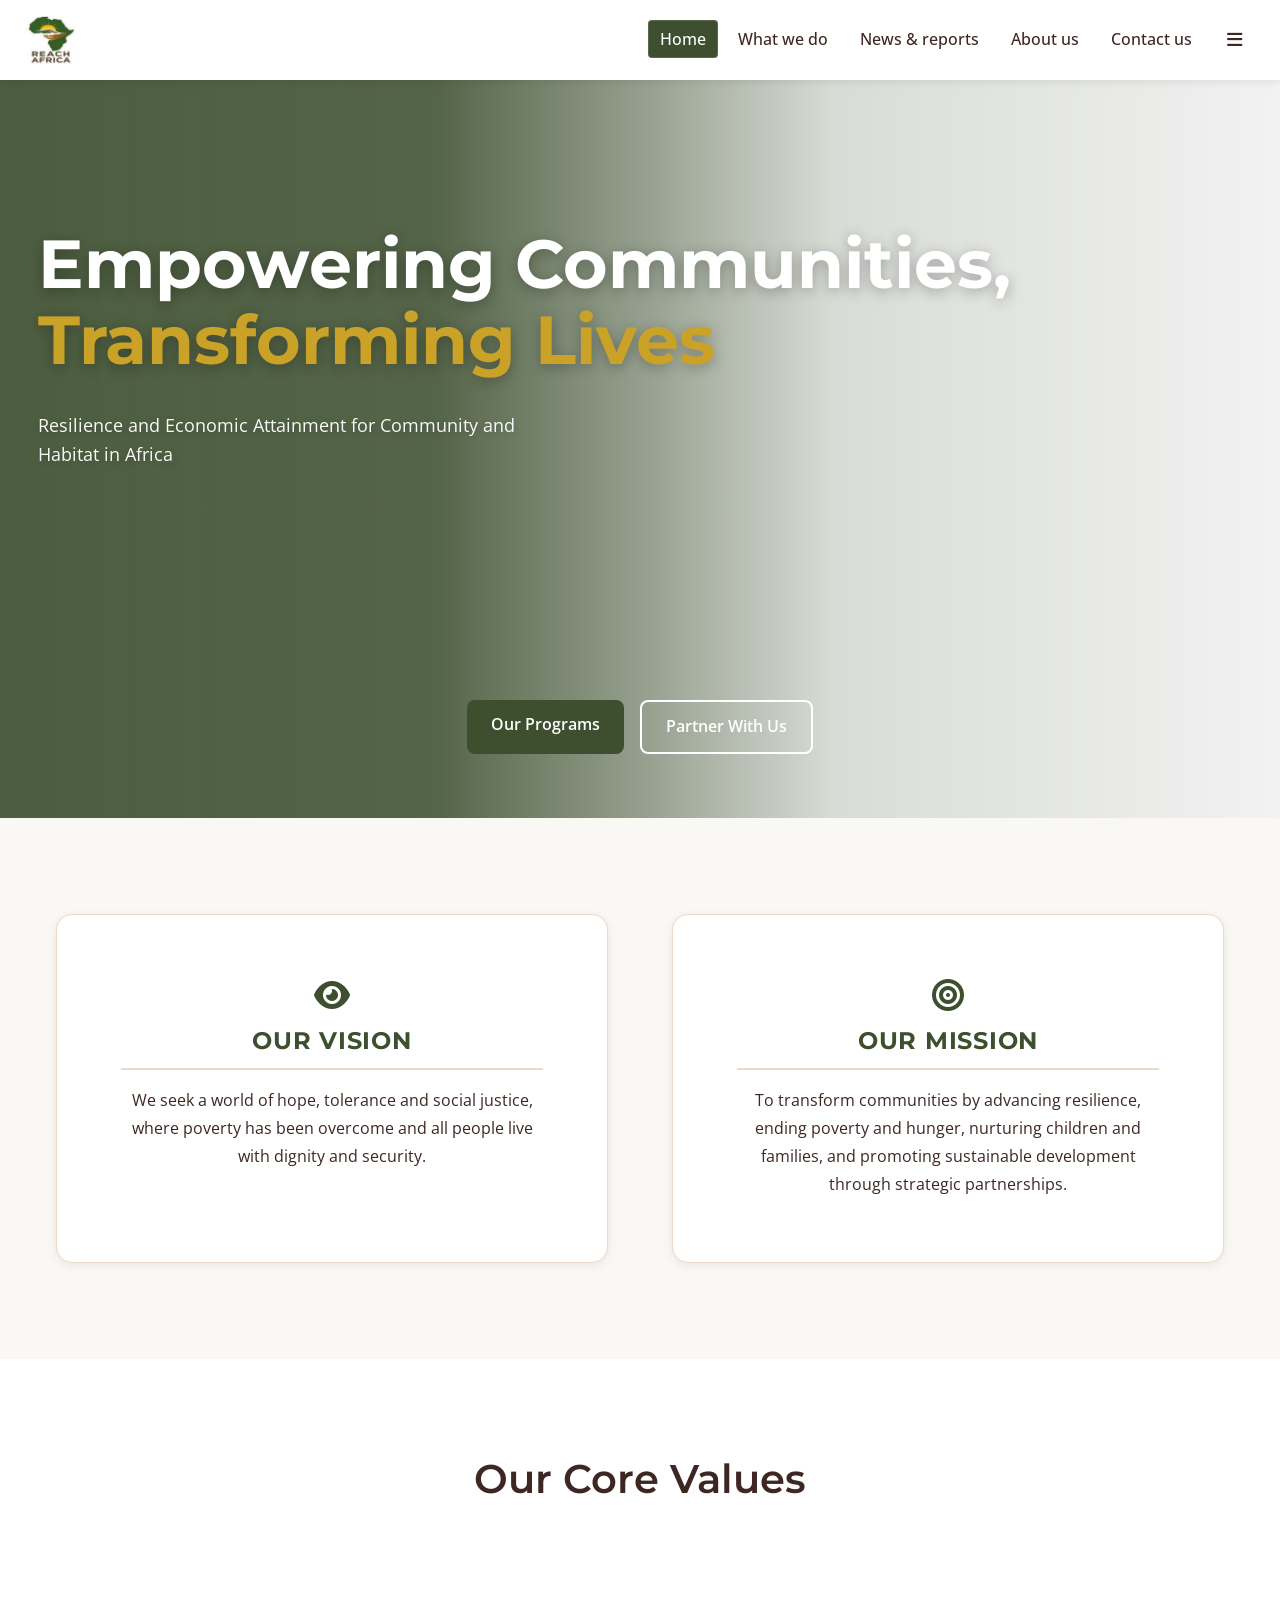
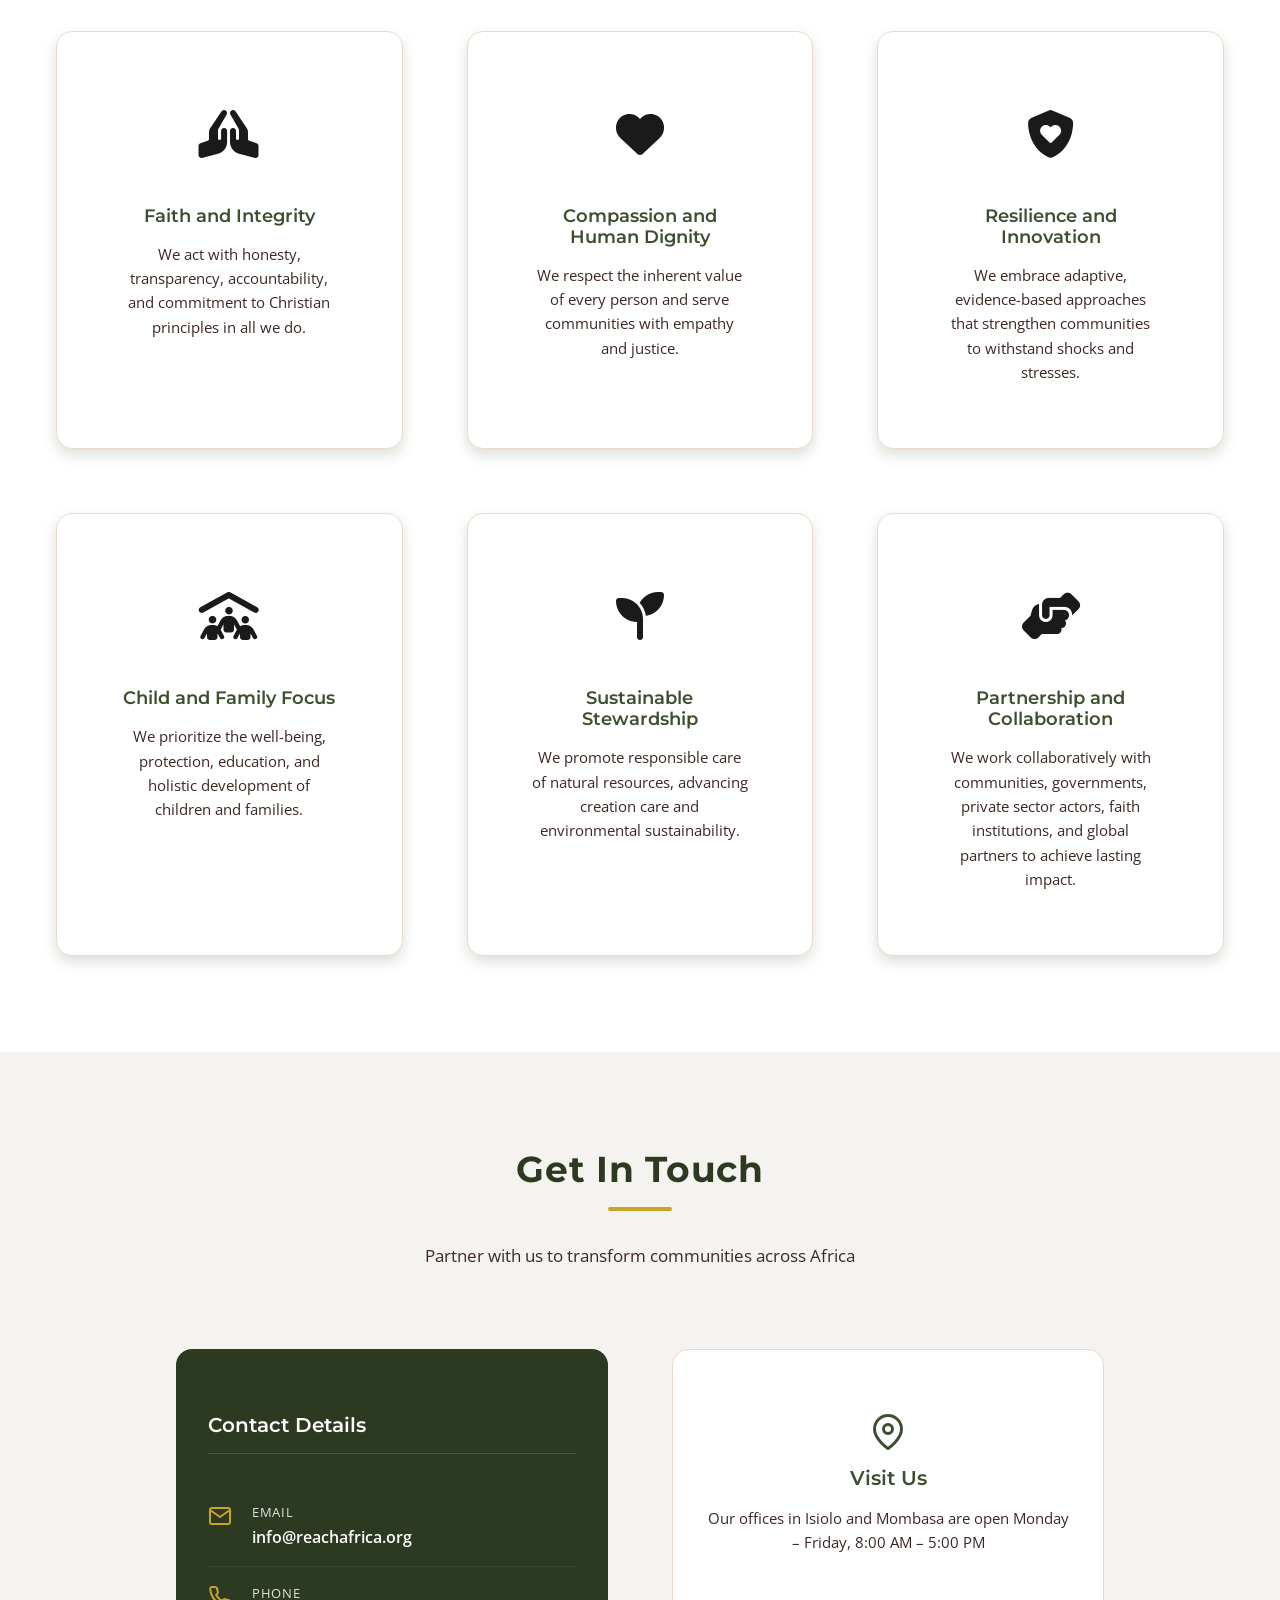
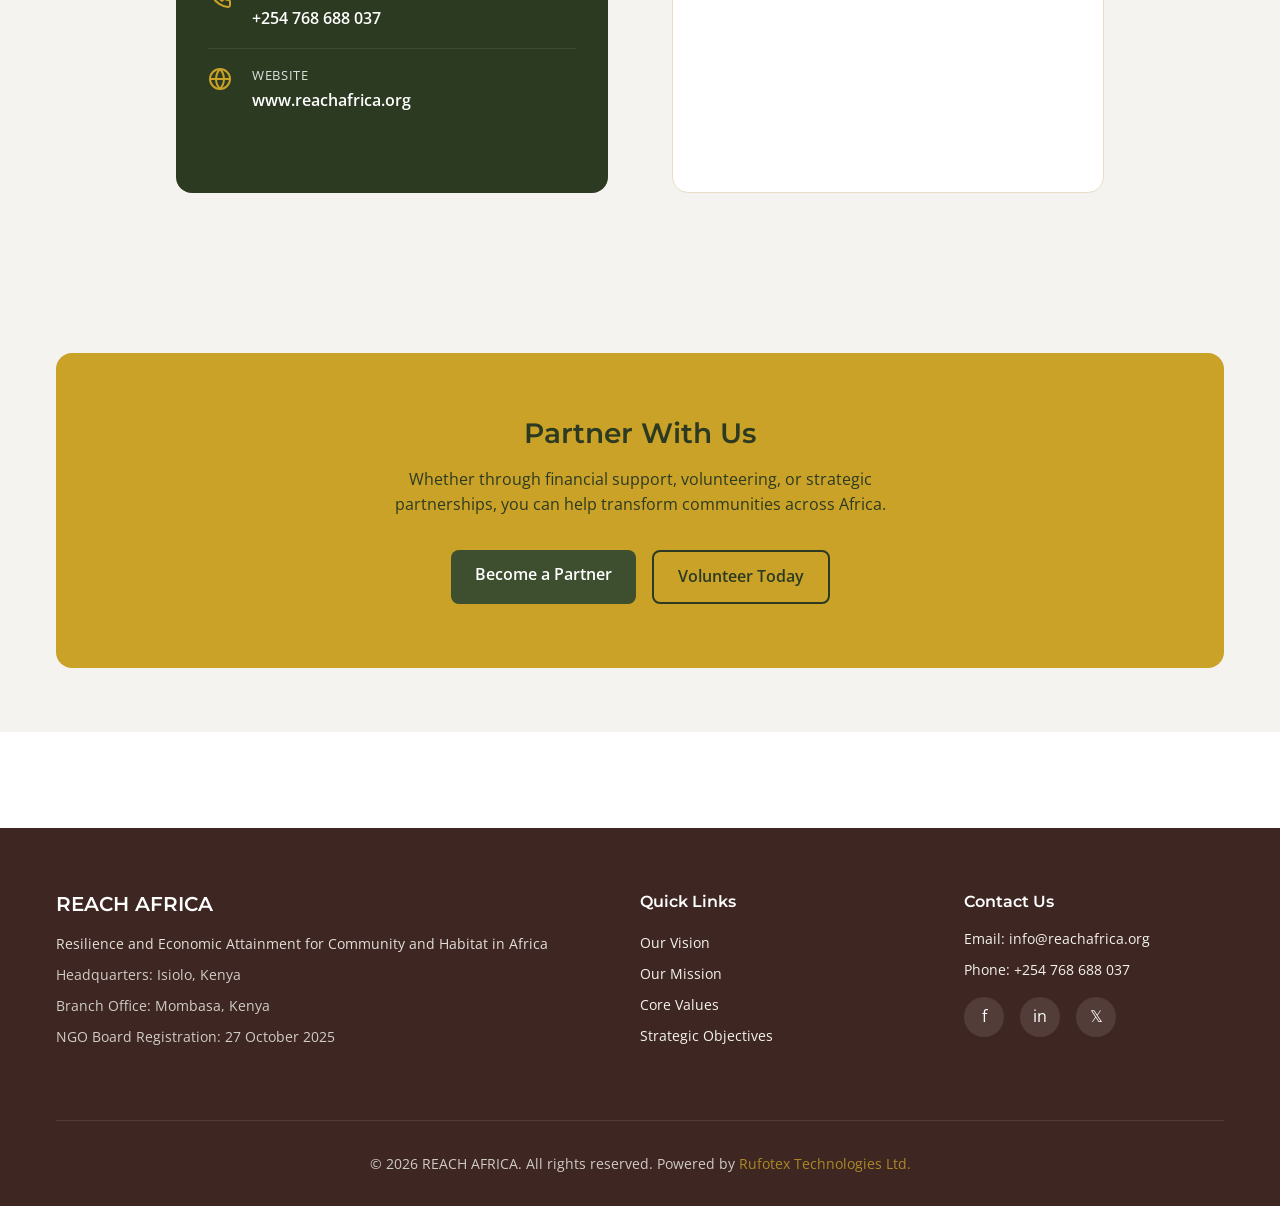
==== index.html @ e0ca1f14 "Build multi-page REACH AFRICA website" ====
<!DOCTYPE html>
<html lang="en">
<head>
    <meta charset="UTF-8">
    <meta name="viewport" content="width=device-width, initial-scale=1.0">
    <title>REACH AFRICA - Empowering Communities, Transforming Lives</title>
    <meta name="description" content="REACH AFRICA is a faith-inspired community development organization promoting sustainable development and resilience in Kenya.">
    <meta name="keywords" content="NGO, Kenya, community development, resilience, sustainable livelihoods">
    <link href="https://fonts.googleapis.com/css2?family=Montserrat:wght@400;500;600;700&family=Open+Sans:wght@300;400;600&display=swap" rel="stylesheet">
    <!-- Font Awesome for vision icon -->
    <link rel="stylesheet" href="https://cdnjs.cloudflare.com/ajax/libs/font-awesome/6.5.1/css/all.min.css" crossorigin="anonymous" referrerpolicy="no-referrer" />
    <link rel="stylesheet" href="css/style.css">
    <link rel="stylesheet" href="css/animations.css">
    <link rel="stylesheet" href="css/responsive.css">
</head>
<body>
    <header class="header">
        <div class="container">
            <nav class="navbar">
                <a href="index.html" class="logo" aria-label="REACH AFRICA – Home">
                    <img src="assets/logo.png" alt="REACH AFRICA – Resilience and Economic Attainment for Community and Habitat in Africa" width="200" height="48">
                </a>
                <button class="mobile-menu-toggle" aria-label="Toggle menu" aria-expanded="false">
                    <span></span><span></span><span></span>
                </button>
                <ul class="nav-menu">
                    <li><a href="index.html" class="nav-link active">Home</a></li>
                    <li><a href="our-work.html" class="nav-link">What we do</a></li>
                    <li><a href="news-reports.html" class="nav-link">News &amp; reports</a></li>
                    <li><a href="about.html" class="nav-link">About us</a></li>
                    <li><a href="#contact" class="nav-link">Contact us</a></li>
                    <li class="nav-more">
                        <button type="button" class="nav-link more-toggle" aria-label="Open more menu" aria-expanded="false"><i class="fa-solid fa-bars" aria-hidden="true"></i></button>
                        <ul class="more-menu">
                            <li><a href="#contact" class="nav-link">Donate</a></li>
                            <li><a href="theory-of-change.html" class="nav-link">Theory of Change</a></li>
                            <li><a href="#partner" class="nav-link">Partner With Us</a></li>
                        </ul>
                    </li>
                </ul>
            </nav>
        </div>
    </header>

    <main>
        <section class="hero">
            <div class="hero-background">
                <img src="https://www.globalgiving.org/pfil/9031/pict_large.jpg" alt="African community landscape" loading="eager">
                <div class="hero-overlay"></div>
            </div>
            <div class="container hero-content">
                <h1 class="hero-title">Empowering Communities,<br><span class="text-accent">Transforming Lives</span></h1>
                <p class="hero-subtitle">Resilience and Economic Attainment for Community and Habitat in Africa</p>
            </div>
            <div class="hero-bottom">
                <div class="hero-buttons">
                    <a href="our-work.html" class="btn btn-primary">Our Programs</a>
                    <a href="#partner" class="btn btn-outline">Partner With Us</a>
                </div>
            </div>
        </section>

        <section class="vision-mission" id="vision">
            <div class="container">
                <div class="split-layout">
                    <article class="vision-card card-hover">
                        <div class="card-icon" aria-hidden="true"><i class="fa-solid fa-eye"></i></div>
                        <h2>OUR VISION</h2>
                        <p>We seek a world of hope, tolerance and social justice, where poverty has been overcome and all people live with dignity and security.</p>
                    </article>

                    <article class="mission-card card-hover" id="mission">
                        <div class="card-icon" aria-hidden="true"><i class="fa-solid fa-bullseye"></i></div>
                        <h2>OUR MISSION</h2>
                        <p>To transform communities by advancing resilience, ending poverty and hunger, nurturing children and families, and promoting sustainable development through strategic partnerships.</p>
                    </article>
                </div>
            </div>
        </section>

        <section class="values" id="values">
            <div class="container">
                <h2 class="section-title no-underline">Our Core Values</h2>
                <div class="values-grid">
                    <div class="value-card">
                        <div class="value-icon" aria-hidden="true"><i class="fa-solid fa-hands-praying"></i></div>
                        <h3>Faith and Integrity</h3>
                        <p>We act with honesty, transparency, accountability, and commitment to Christian principles in all we do.</p>
                    </div>
                    <div class="value-card">
                        <div class="value-icon" aria-hidden="true"><i class="fa-solid fa-heart"></i></div>
                        <h3>Compassion and Human Dignity</h3>
                        <p>We respect the inherent value of every person and serve communities with empathy and justice.</p>
                    </div>
                    <div class="value-card">
                        <div class="value-icon" aria-hidden="true"><i class="fa-solid fa-shield-heart"></i></div>
                        <h3>Resilience and Innovation</h3>
                        <p>We embrace adaptive, evidence-based approaches that strengthen communities to withstand shocks and stresses.</p>
                    </div>
                    <div class="value-card">
                        <div class="value-icon" aria-hidden="true"><i class="fa-solid fa-people-roof"></i></div>
                        <h3>Child and Family Focus</h3>
                        <p>We prioritize the well-being, protection, education, and holistic development of children and families.</p>
                    </div>
                    <div class="value-card">
                        <div class="value-icon" aria-hidden="true"><i class="fa-solid fa-seedling"></i></div>
                        <h3>Sustainable Stewardship</h3>
                        <p>We promote responsible care of natural resources, advancing creation care and environmental sustainability.</p>
                    </div>
                    <div class="value-card">
                        <div class="value-icon" aria-hidden="true"><i class="fa-solid fa-handshake-angle"></i></div>
                        <h3>Partnership and Collaboration</h3>
                        <p>We work collaboratively with communities, governments, private sector actors, faith institutions, and global partners to achieve lasting impact.</p>
                    </div>
                </div>
            </div>
        </section>

    </main>

    <section class="contact-details-section" id="contact">
        <div class="container contact-container">
            <header class="contact-section-header">
                <h2 class="contact-section-title">Get In Touch</h2>
                <span class="contact-section-accent" aria-hidden="true"></span>
                <p class="contact-section-subtitle">Partner with us to transform communities across Africa</p>
            </header>
            <div class="contact-cards-grid">
                <article class="contact-details-card">
                    <h3 class="contact-details-title">Contact Details</h3>
                    <ul class="contact-details-list" role="list">
                        <li class="contact-details-item">
                            <span class="contact-icon" aria-hidden="true">
                                <svg xmlns="http://www.w3.org/2000/svg" width="24" height="24" viewBox="0 0 24 24" fill="none" stroke="currentColor" stroke-width="2" stroke-linecap="round" stroke-linejoin="round"><path d="M4 4h16c1.1 0 2 .9 2 2v12c0 1.1-.9 2-2 2H4c-1.1 0-2-.9-2-2V6c0-1.1.9-2 2-2z"/><polyline points="22,6 12,13 2,6"/></svg>
                            </span>
                            <div class="contact-item-content">
                                <span class="contact-label">Email</span>
                                <a href="mailto:info@reachafrica.org" class="contact-value">info@reachafrica.org</a>
                            </div>
                        </li>
                        <li class="contact-details-item">
                            <span class="contact-icon" aria-hidden="true">
                                <svg xmlns="http://www.w3.org/2000/svg" width="24" height="24" viewBox="0 0 24 24" fill="none" stroke="currentColor" stroke-width="2" stroke-linecap="round" stroke-linejoin="round"><path d="M22 16.92v3a2 2 0 0 1-2.18 2 19.79 19.79 0 0 1-8.63-3.07 19.5 19.5 0 0 1-6-6 19.79 19.79 0 0 1-3.07-8.67A2 2 0 0 1 4.11 2h3a2 2 0 0 1 2 1.72 12.84 12.84 0 0 0 .7 2.81 2 2 0 0 1-.45 2.11L8.09 9.91a16 16 0 0 0 6 6l1.27-1.27a2 2 0 0 1 2.11-.45 12.84 12.84 0 0 0 2.81.7A2 2 0 0 1 22 16.92z"/></svg>
                            </span>
                            <div class="contact-item-content">
                                <span class="contact-label">Phone</span>
                                <a href="tel:+254768688037" class="contact-value">+254 768 688 037</a>
                            </div>
                        </li>
                        <li class="contact-details-item">
                            <span class="contact-icon" aria-hidden="true">
                                <svg xmlns="http://www.w3.org/2000/svg" width="24" height="24" viewBox="0 0 24 24" fill="none" stroke="currentColor" stroke-width="2" stroke-linecap="round" stroke-linejoin="round"><circle cx="12" cy="12" r="10"/><line x1="2" y1="12" x2="22" y2="12"/><path d="M12 2a15.3 15.3 0 0 1 4 10 15.3 15.3 0 0 1-4 10 15.3 15.3 0 0 1-4-10 15.3 15.3 0 0 1 4-10z"/></svg>
                            </span>
                            <div class="contact-item-content">
                                <span class="contact-label">Website</span>
                                <a href="https://www.reachafrica.org" target="_blank" rel="noopener" class="contact-value">www.reachafrica.org</a>
                            </div>
                        </li>
                    </ul>
                </article>
                <article class="visit-us-card">
                    <span class="visit-us-icon" aria-hidden="true">
                        <svg xmlns="http://www.w3.org/2000/svg" width="32" height="32" viewBox="0 0 24 24" fill="none" stroke="currentColor" stroke-width="2" stroke-linecap="round" stroke-linejoin="round"><path d="M21 10c0 7-9 13-9 13s-9-6-9-13a9 9 0 0 1 18 0z"/><circle cx="12" cy="10" r="3"/></svg>
                    </span>
                    <h3 class="visit-us-title">Visit Us</h3>
                    <p class="visit-us-text">Our offices in Isiolo and Mombasa are open Monday – Friday, 8:00 AM – 5:00 PM</p>
                </article>
            </div>
        </div>
    </section>

    <section id="partner" class="partner-section">
            <div class="container">
                <div class="partner-card">
                    <h2 class="partner-title">Partner With Us</h2>
                    <p class="partner-description">Whether through financial support, volunteering, or strategic partnerships, you can help transform communities across Africa.</p>
                    <div class="partner-buttons">
                        <a href="#contact" class="btn btn-primary">Become a Partner</a>
                        <a href="#contact" class="btn btn-partner-outline">Volunteer Today</a>
                    </div>
                </div>
            </div>
        </section>

    <footer class="footer">
        <div class="container">
            <div class="footer-grid">
                <div class="footer-info">
                    <h3>REACH AFRICA</h3>
                    <p>Resilience and Economic Attainment for Community and Habitat in Africa</p>
                    <address>
                        <p>Headquarters: Isiolo, Kenya</p>
                        <p>Branch Office: Mombasa, Kenya</p>
                        <p>NGO Board Registration: 27 October 2025</p>
                    </address>
                </div>
                <div class="footer-links">
                    <h4>Quick Links</h4>
                    <ul>
                        <li><a href="index.html#vision">Our Vision</a></li>
                        <li><a href="index.html#mission">Our Mission</a></li>
                        <li><a href="index.html#values">Core Values</a></li>
                        <li><a href="our-work.html#objectives">Strategic Objectives</a></li>
                    </ul>
                </div>
                <div class="footer-contact">
                    <h4>Contact Us</h4>
                    <p>Email: info@reachafrica.org</p>
                    <p>Phone: +254 768 688 037</p>
                    <div class="social-links">
                        <a href="#" aria-label="Facebook">f</a>
                        <a href="#" aria-label="LinkedIn">in</a>
                        <a href="#" aria-label="Twitter">𝕏</a>
                    </div>
                </div>
            </div>
            <div class="footer-bottom">
                <p>&copy; 2026 REACH AFRICA. All rights reserved. Powered by <a href="https://rufotex.com" target="_blank" rel="noopener">Rufotex Technologies Ltd.</a></p>
            </div>
        </div>
    </footer>

    <script src="js/main.js"></script>
    <script src="js/counters.js"></script>
    <script src="js/animations.js"></script>
</body>
</html>
---- css/style.css ----
/* REACH AFRICA - Design System (Logo theme: olive, brown, yellow/orange, tan) */
:root {
    /* Color Palette - from REACH AFRICA logo */
    --primary: #3d4f2f;
    --primary-light: #4a5d34;
    --primary-dark: #2d3a22;
    
    --secondary: #5d4e47;
    --secondary-light: #8d6e63;
    --secondary-dark: #3e2723;
    
    --accent: #c9a227;
    --accent-light: #e5a447;
    --accent-dark: #b8921f;
    
    --neutral-100: #faf8f5;
    --neutral-200: #f5f3ef;
    --neutral-300: #e8dcc8;
    --neutral-400: #a0826d;
    --neutral-500: #3e2723;
    
    --white: #FFFFFF;
    --black: #1A1A1A;
    
    /* Typography */
    --font-heading: 'Montserrat', sans-serif;
    --font-body: 'Open Sans', sans-serif;
    
    /* Spacing */
    --spacing-xs: 0.5rem;
    --spacing-sm: 1rem;
    --spacing-md: 2rem;
    --spacing-lg: 4rem;
    --spacing-xl: 6rem;
    
    /* Container */
    --container-max: 1200px;
    --container-padding: 1rem;
    
    /* Transitions */
    --transition-fast: 0.2s ease;
    --transition-normal: 0.3s ease;
    --transition-slow: 0.5s ease;
    
    /* Shadows */
    --shadow-sm: 0 2px 8px rgba(0,0,0,0.08);
    --shadow-md: 0 6px 16px rgba(0,0,0,0.12);
    --shadow-lg: 0 10px 28px rgba(0,0,0,0.16);
    
    /* Border Radius */
    --radius-sm: 4px;
    --radius-md: 8px;
    --radius-lg: 16px;
}

/* Reset & Base */
*, *::before, *::after {
    margin: 0;
    padding: 0;
    box-sizing: border-box;
}

html {
    scroll-behavior: smooth;
}

body {
    font-family: var(--font-body);
    color: var(--neutral-500);
    line-height: 1.6;
    overflow-x: hidden;
}

h1, h2, h3, h4, h5, h6 {
    font-family: var(--font-heading);
    font-weight: 600;
    line-height: 1.2;
}

a {
    color: var(--primary);
    text-decoration: none;
    transition: color var(--transition-fast);
}

a:hover {
    color: var(--primary-dark);
}

img {
    max-width: 100%;
    height: auto;
    display: block;
}

.container {
    max-width: var(--container-max);
    margin: 0 auto;
    padding: 0 var(--container-padding);
}

/* Typography */
.section-title {
    font-size: clamp(1.75rem, 4vw, 2.5rem);
    margin-bottom: var(--spacing-lg);
    position: relative;
    display: inline-block;
    color: var(--neutral-500);
    text-align: center;
    left: 50%;
    transform: translateX(-50%);
}

.section-title::after {
    content: '';
    position: absolute;
    bottom: -10px;
    left: 50%;
    margin-left: -30px;
    width: 60px;
    height: 4px;
    background: var(--accent);
    border-radius: 999px;
}

.section-title.no-underline::after {
    display: none;
}

.text-accent {
    color: var(--accent);
}

.highlight {
    color: var(--primary);
    font-weight: 600;
}

.location {
    color: var(--secondary);
    font-weight: 500;
}

/* Buttons */
.btn {
    display: inline-block;
    padding: 0.75rem 1.5rem;
    border-radius: var(--radius-md);
    text-decoration: none;
    font-weight: 600;
    font-family: var(--font-body);
    transition: all var(--transition-normal);
    cursor: pointer;
    border: none;
    font-size: 1rem;
}

.btn-primary {
    background: var(--primary);
    color: var(--white);
}

.btn-primary:hover {
    background: var(--secondary-dark);
    color: var(--white);
    transform: translateY(-2px);
    box-shadow: var(--shadow-md);
}

.btn-primary:focus-visible {
    outline: 3px solid var(--accent);
    outline-offset: 2px;
}

.btn-secondary {
    background: var(--secondary);
    color: var(--white);
}

.btn-secondary:hover {
    background: var(--secondary-dark);
    transform: translateY(-2px);
    box-shadow: var(--shadow-md);
}

.btn-outline {
    border: 2px solid var(--white);
    color: var(--white);
    background: transparent;
}

.btn-outline:hover {
    background: var(--secondary-dark);
    color: var(--white);
}

/* Header & Navigation */
.header {
    position: fixed;
    top: 0;
    left: 0;
    right: 0;
    z-index: 1000;
    background: var(--white);
    box-shadow: var(--shadow-sm);
    transition: box-shadow var(--transition-normal);
}

.header.sticky {
    box-shadow: var(--shadow-md);
}

.header .container {
    max-width: none;
    width: 100%;
    padding: 0 1.5rem;
}

.navbar {
    display: flex;
    align-items: center;
    justify-content: space-between;
    padding: var(--spacing-sm) 0;
    gap: var(--spacing-md);
}

.logo {
    display: flex;
    align-items: center;
    text-decoration: none;
    min-height: 44px;
}

.logo:focus-visible {
    outline: 3px solid var(--accent);
    outline-offset: 2px;
    border-radius: var(--radius-sm);
}

.logo img {
    height: 48px;
    width: auto;
    max-width: 200px;
    object-fit: contain;
}

.logo-text,
.logo-full {
    display: none;
}

.mobile-menu-toggle {
    display: none;
    flex-direction: column;
    justify-content: center;
    gap: 5px;
    width: 44px;
    height: 44px;
    background: none;
    border: none;
    cursor: pointer;
    padding: 8px;
}

.mobile-menu-toggle span {
    display: block;
    width: 24px;
    height: 2px;
    background: var(--neutral-500);
    transition: all var(--transition-normal);
}

.mobile-menu-toggle.active span:nth-child(1) {
    transform: rotate(45deg) translate(5px, 5px);
}

.mobile-menu-toggle.active span:nth-child(2) {
    opacity: 0;
}

.mobile-menu-toggle.active span:nth-child(3) {
    transform: rotate(-45deg) translate(5px, -5px);
}

.nav-menu {
    display: flex;
    align-items: center;
    list-style: none;
    gap: var(--spacing-xs);
}

.nav-link {
    padding: 0.5rem 0.75rem;
    color: var(--neutral-500);
    font-weight: 500;
    border-radius: var(--radius-sm);
    transition: background var(--transition-fast), color var(--transition-fast);
}

.nav-link:hover,
.nav-link.active {
    color: var(--white);
    background: var(--primary);
    box-shadow: inset 0 0 0 1px rgba(255, 255, 255, 0.15);
}

.nav-link:focus-visible {
    outline: 3px solid var(--accent);
    outline-offset: 2px;
}

.nav-menu .btn {
    margin-left: var(--spacing-xs);
}

.nav-more {
    position: relative;
}

.more-toggle {
    background: transparent;
    border: none;
    min-width: 44px;
    justify-content: center;
    font-size: 1.1rem;
}

.more-toggle i {
    display: inline-block;
    transition: transform 0.3s ease, color 0.3s ease;
    transform-origin: center;
}

.nav-more.open .more-toggle i {
    transform: rotate(90deg) scale(1.08);
    color: var(--white);
}

.nav-more.open .more-toggle {
    background: var(--primary);
    color: var(--white);
}

.more-menu {
    position: absolute;
    top: calc(100% + 0.35rem);
    right: 0;
    min-width: 220px;
    list-style: none;
    background: var(--white);
    border: 1px solid var(--neutral-300);
    border-radius: var(--radius-md);
    box-shadow: var(--shadow-md);
    padding: 0.4rem;
    display: none;
    z-index: 1200;
}

.nav-more.open .more-menu {
    display: block;
}

.more-menu .nav-link {
    display: block;
    width: 100%;
    text-align: left;
    margin: 0;
}

/* Hero Section */
.hero {
    position: relative;
    min-height: 82vh;
    width: 100%;
    display: flex;
    flex-direction: column;
    justify-content: center;
    align-items: center;
    color: var(--white);
    overflow: hidden;
    padding-bottom: 140px;
    box-sizing: border-box;
}

.hero-background {
    position: absolute;
    top: 0;
    left: 0;
    width: 100%;
    height: 100%;
    z-index: -1;
}

.hero-background img {
    width: 100%;
    height: 100%;
    object-fit: cover;
    will-change: transform;
    transform: translate3d(0, 0, 0) scale(1.08);
}

.hero-overlay {
    position: absolute;
    top: 0;
    left: 0;
    width: 100%;
    height: 100%;
    background: linear-gradient(
        90deg,
        rgba(61, 79, 47, 0.92) 0%,
        rgba(61, 79, 47, 0.88) 34%,
        rgba(61, 79, 47, 0.55) 50%,
        rgba(61, 79, 47, 0.2) 65%,
        rgba(0, 0, 0, 0.05) 100%
    );
    z-index: 1;
}

.hero-content {
    position: relative;
    z-index: 3;
    max-width: 680px;
    padding: var(--spacing-xl) var(--container-padding);
    width: 100%;
    margin: 0;
    text-align: left;
}

/* Pull hero copy further to the left */
.hero .hero-content.container {
    max-width: none;
    padding-left: clamp(1rem, 3vw, 2.5rem);
    padding-right: var(--container-padding);
}

.hero-tagline {
    display: inline-block;
    background: var(--accent);
    color: var(--neutral-500);
    padding: 0.25rem 1rem;
    border-radius: var(--radius-sm);
    font-size: 0.875rem;
    font-weight: 600;
    margin-bottom: var(--spacing-md);
}

.hero-title {
    font-size: clamp(2.4rem, 5.3vw, 4.35rem);
    margin-bottom: var(--spacing-md);
    line-height: 1.12;
    color: var(--white);
    font-weight: 700;
    text-shadow: 0 3px 14px rgba(0, 0, 0, 0.28);
}

.hero-title .text-accent {
    color: var(--accent);
}

.hero-subtitle {
    font-size: clamp(1rem, 1.8vw, 1.15rem);
    margin-bottom: var(--spacing-lg);
    opacity: 0.96;
    max-width: 520px;
    text-shadow: 0 2px 10px rgba(0, 0, 0, 0.24);
}

/* Objectives Hero (Our Work page) */
.objectives-hero {
    position: relative;
    min-height: 320px;
    color: var(--white);
    overflow: hidden;
    display: flex;
    align-items: center;
}

.objectives-hero-background {
    position: absolute;
    inset: 0;
    z-index: -1;
}

.objectives-hero-background img {
    width: 100%;
    height: 100%;
    object-fit: cover;
}

.objectives-hero-overlay {
    position: absolute;
    inset: 0;
    background: linear-gradient(135deg, rgba(0,0,0,0.45) 0%, rgba(0,0,0,0.25) 40%, rgba(0,0,0,0.55) 100%);
}

.objectives-hero-content {
    position: relative;
    padding: var(--spacing-xl) var(--container-padding);
    text-align: left;
}

.objectives-hero-title {
    font-size: clamp(2.25rem, 5vw, 3rem);
    font-weight: 700;
    margin-bottom: var(--spacing-sm);
}

.objectives-hero-subtitle {
    font-size: 1.05rem;
    max-width: 520px;
    line-height: 1.6;
}

/* Theory of Change Hero */
.toc-hero {
    position: relative;
    min-height: 320px;
    color: var(--white);
    overflow: hidden;
    display: flex;
    align-items: center;
}

.toc-hero-background {
    position: absolute;
    inset: 0;
    z-index: -1;
}

.toc-hero-background img {
    width: 100%;
    height: 100%;
    object-fit: cover;
}

.toc-hero-overlay {
    position: absolute;
    inset: 0;
    background: linear-gradient(135deg, rgba(0,0,0,0.5) 0%, rgba(0,0,0,0.3) 40%, rgba(0,0,0,0.6) 100%);
}

.toc-hero-content {
    position: relative;
    padding: var(--spacing-xl) var(--container-padding);
    text-align: left;
    max-width: 900px;
}

.toc-hero-title {
    font-size: clamp(2rem, 4.5vw, 2.75rem);
    font-weight: 700;
    margin-bottom: var(--spacing-sm);
}

.toc-hero-quote {
    font-size: 1rem;
    line-height: 1.7;
    max-width: 700px;
}

.hero-bottom {
    position: absolute;
    bottom: var(--spacing-lg);
    left: 0;
    right: 0;
    z-index: 2;
    display: flex;
    flex-direction: column;
    align-items: center;
    gap: var(--spacing-md);
    padding: 0 var(--container-padding);
    max-width: var(--container-max);
    margin-left: auto;
    margin-right: auto;
}

.hero-buttons {
    display: flex;
    flex-wrap: wrap;
    gap: var(--spacing-sm);
    justify-content: center;
}

.hero-stats {
    display: flex;
    justify-content: space-around;
    flex-wrap: wrap;
    gap: var(--spacing-md);
    background: rgba(255,255,255,0.12);
    backdrop-filter: blur(10px);
    padding: var(--spacing-md) var(--container-padding);
    border-radius: var(--radius-lg);
    width: 100%;
    box-sizing: border-box;
}

.stat-item {
    text-align: center;
}

.stat-number {
    display: block;
    font-size: clamp(1.75rem, 3vw, 2.5rem);
    font-weight: 700;
    font-family: var(--font-heading);
    color: var(--white);
}

.stat-label {
    font-size: 0.875rem;
    opacity: 0.9;
}

/* Vision & Mission */
.vision-mission {
    padding: var(--spacing-xl) 0;
    background: var(--neutral-100);
}

.split-layout {
    display: grid;
    grid-template-columns: 1fr 1fr;
    gap: var(--spacing-lg);
    align-items: stretch;
}

.vision-card,
.mission-card {
    background: var(--white);
    border: 1px solid var(--neutral-300);
    border-radius: var(--radius-lg);
    padding: var(--spacing-lg);
    box-shadow: var(--shadow-sm);
    text-align: left;
}

.card-icon {
    font-size: 2rem;
    margin-bottom: var(--spacing-sm);
    color: var(--primary);
}

.vision-card .card-icon,
.mission-card .card-icon {
    display: flex;
    align-items: center;
    justify-content: center;
    margin-left: auto;
    margin-right: auto;
}

.vision-card h2,
.mission-card h2 {
    color: var(--primary);
    font-size: 1.5rem;
    letter-spacing: 0.03em;
    font-weight: 700;
    margin-bottom: var(--spacing-sm);
    text-transform: uppercase;
    padding-bottom: 0.75rem;
    border-bottom: 2px solid var(--neutral-300);
    text-align: center;
}

.vision-card p,
.mission-card p {
    color: var(--neutral-500);
    line-height: 1.75;
    margin: 0 auto;
    text-align: center;
    max-width: 52ch;
}

.card-hover {
    transition: all var(--transition-normal);
}

.card-hover:hover {
    transform: translateY(-5px);
    box-shadow: var(--shadow-lg);
}

/* Values Grid */
.values {
    padding: var(--spacing-xl) 0;
}

.values-grid {
    display: grid;
    grid-template-columns: repeat(3, 1fr);
    gap: var(--spacing-lg);
    margin-top: var(--spacing-lg);
}

/* News & Reports */
.news-hero {
    position: relative;
    min-height: 320px;
    color: var(--white);
    overflow: hidden;
    display: flex;
    align-items: center;
}

.news-hero-background {
    position: absolute;
    inset: 0;
    z-index: -1;
}

.news-hero-background img {
    width: 100%;
    height: 100%;
    object-fit: cover;
}

.news-hero-overlay {
    position: absolute;
    inset: 0;
    background: linear-gradient(135deg, rgba(0, 0, 0, 0.45) 0%, rgba(0, 0, 0, 0.25) 40%, rgba(0, 0, 0, 0.55) 100%);
}

.news-hero-content {
    position: relative;
    padding: var(--spacing-xl) var(--container-padding);
    text-align: left;
}

.news-hero-title {
    font-size: clamp(2.25rem, 5vw, 3rem);
    font-weight: 700;
    margin-bottom: var(--spacing-sm);
}

.news-hero-subtitle {
    font-size: 1.05rem;
    max-width: 560px;
    line-height: 1.6;
}

.news-reports {
    padding: var(--spacing-xl) 0;
    background: var(--neutral-100);
}

.news-grid {
    display: grid;
    grid-template-columns: repeat(auto-fit, minmax(280px, 1fr));
    gap: var(--spacing-lg);
    margin-top: var(--spacing-lg);
}

.news-card {
    background: var(--white);
    border: 1px solid var(--neutral-300);
    border-radius: var(--radius-lg);
    padding: var(--spacing-md);
    display: flex;
    flex-direction: column;
    min-height: 100%;
    transition: transform 0.25s ease, box-shadow 0.25s ease;
}

.news-card:hover {
    transform: translateY(-4px);
    box-shadow: 0 10px 24px rgba(0, 0, 0, 0.08);
}

.news-photo {
    width: 100%;
    aspect-ratio: 16 / 9;
    object-fit: cover;
    border-radius: var(--radius-md);
    margin-bottom: var(--spacing-md);
    border: 1px solid var(--neutral-300);
}

.news-meta {
    font-size: 0.8rem;
    font-weight: 600;
    letter-spacing: 0.02em;
    color: var(--neutral-500);
    margin-bottom: var(--spacing-xs);
    text-transform: uppercase;
}

.news-title {
    color: var(--primary);
    margin-bottom: var(--spacing-sm);
    font-size: 1.4rem;
    line-height: 1.3;
}

.news-excerpt {
    margin-bottom: var(--spacing-sm);
    color: var(--neutral-500);
    line-height: 1.6;
}

.news-link {
    margin-top: auto;
    display: inline-flex;
    align-items: center;
    gap: 0.45rem;
    font-weight: 600;
    color: var(--primary);
}

.news-link:hover,
.news-link:focus-visible {
    color: var(--secondary-dark);
}

.value-card {
    background: var(--white);
    padding: var(--spacing-lg);
    border-radius: var(--radius-lg);
    box-shadow: 0 6px 14px rgba(61, 79, 47, 0.18);
    transition: transform 0.3s ease, box-shadow 0.3s ease, border-color 0.3s ease;
    text-align: center;
    border: 1px solid var(--neutral-300);
}

.value-card:hover {
    transform: translateY(-8px);
    box-shadow: 0 14px 30px rgba(61, 79, 47, 0.28);
}

.value-icon {
    font-size: 3rem;
    margin-bottom: var(--spacing-md);
    color: var(--black);
}

.value-card h3 {
    color: var(--primary);
    margin-bottom: var(--spacing-sm);
    font-size: 1.1rem;
}

.value-card p {
    color: var(--neutral-500);
    font-size: 0.95rem;
}

/* Partner With Us Section */
.partner-section {
    padding: var(--spacing-lg) 0;
    background: var(--neutral-200);
}

.partner-section .container {
    max-width: var(--container-max);
}

.partner-card {
    background: var(--accent);
    color: var(--neutral-500);
    border-radius: var(--radius-lg);
    padding: var(--spacing-lg) var(--spacing-xl);
    max-width: 100%;
    width: 100%;
    margin: 0 auto;
    text-align: center;
    box-shadow: none;
}

.partner-title {
    color: var(--primary-dark);
    font-size: 1.75rem;
    margin-bottom: var(--spacing-sm);
}

.partner-description {
    color: var(--primary-dark);
    margin-bottom: var(--spacing-md);
    line-height: 1.6;
    max-width: 520px;
    margin-left: auto;
    margin-right: auto;
}

.partner-buttons {
    display: flex;
    flex-wrap: wrap;
    gap: var(--spacing-sm);
    justify-content: center;
}

.btn-partner-outline {
    display: inline-block;
    padding: 0.75rem 1.5rem;
    border-radius: var(--radius-md);
    font-weight: 600;
    font-family: var(--font-body);
    border: 2px solid var(--primary-dark);
    color: var(--primary-dark);
    background: transparent;
    text-decoration: none;
    transition: all var(--transition-normal);
}

.btn-partner-outline:hover {
    background: var(--primary-dark);
    color: var(--white);
}

/* Contact Details Section */
.contact-details-section {
    padding: var(--spacing-xl) 0;
    background: var(--neutral-200);
}

.contact-container {
    max-width: 960px;
}

.contact-section-header {
    text-align: center;
    margin-bottom: var(--spacing-lg);
    padding-bottom: var(--spacing-sm);
}

.contact-section-title {
    font-size: clamp(1.75rem, 4vw, 2.25rem);
    color: var(--primary-dark);
    margin-bottom: var(--spacing-sm);
    letter-spacing: 0.02em;
    font-weight: 700;
}

.contact-section-accent {
    display: block;
    width: 64px;
    height: 4px;
    background: var(--accent);
    border-radius: 2px;
    margin: 0 auto var(--spacing-md);
}

.contact-section-subtitle {
    color: var(--neutral-500);
    font-size: 1.0625rem;
    margin: 0;
    line-height: 1.5;
    max-width: 480px;
    margin-left: auto;
    margin-right: auto;
}

.contact-cards-grid {
    display: grid;
    grid-template-columns: 1fr 1fr;
    gap: var(--spacing-lg);
    align-items: stretch;
}

.contact-details-card,
.visit-us-card {
    display: flex;
    flex-direction: column;
    border-radius: var(--radius-lg);
    overflow: hidden;
}

.contact-details-card {
    background: var(--primary-dark);
    color: var(--white);
    padding: var(--spacing-lg) var(--spacing-md);
    box-shadow: none;
}

.contact-details-title {
    color: var(--white);
    font-size: 1.25rem;
    font-weight: 600;
    margin-bottom: var(--spacing-md);
    padding-bottom: var(--spacing-sm);
    border-bottom: 1px solid rgba(255, 255, 255, 0.15);
}

.contact-details-list {
    list-style: none;
    display: flex;
    flex-direction: column;
    gap: 0;
    margin: 0;
    padding: 0;
}

.contact-details-item {
    display: flex;
    align-items: flex-start;
    gap: var(--spacing-sm);
    padding: var(--spacing-sm) 0;
    border-bottom: 1px solid rgba(255, 255, 255, 0.08);
}

.contact-details-item:last-child {
    border-bottom: none;
}

.contact-icon {
    flex-shrink: 0;
    width: 28px;
    height: 28px;
    color: var(--accent);
    margin-top: 2px;
}

.contact-icon svg {
    width: 24px;
    height: 24px;
}

.contact-item-content {
    display: flex;
    flex-direction: column;
    gap: 0.125rem;
}

.contact-label {
    font-size: 0.8125rem;
    text-transform: uppercase;
    letter-spacing: 0.05em;
    opacity: 0.85;
}

.contact-value {
    font-size: 1rem;
    font-weight: 600;
    color: var(--white);
    text-decoration: none;
    transition: color var(--transition-fast);
}

.contact-value:hover {
    color: var(--accent);
}

.contact-value:focus-visible {
    outline: 2px solid var(--accent);
    outline-offset: 2px;
    border-radius: 2px;
}

/* Visit Us Card */
.visit-us-card {
    background: var(--white);
    padding: var(--spacing-lg) var(--spacing-md);
    text-align: center;
    box-shadow: none;
    border: 1px solid var(--neutral-300);
}

.visit-us-icon {
    display: inline-flex;
    justify-content: center;
    align-items: center;
    margin: 0 auto var(--spacing-sm);
    color: var(--primary);
}

.visit-us-icon svg {
    width: 36px;
    height: 36px;
}

.visit-us-title {
    color: var(--primary);
    font-size: 1.25rem;
    font-weight: 600;
    margin-bottom: var(--spacing-sm);
}

.visit-us-text {
    color: var(--neutral-500);
    font-size: 0.9375rem;
    line-height: 1.6;
    margin: 0;
}

/* Footer */
.footer {
    background: var(--neutral-500);
    color: var(--neutral-200);
    padding: var(--spacing-lg) 0 var(--spacing-md);
    margin-top: var(--spacing-xl);
}

.footer-grid {
    display: grid;
    grid-template-columns: 2fr 1fr 1fr;
    gap: var(--spacing-lg);
    margin-bottom: var(--spacing-lg);
}

.footer-info h3 {
    color: var(--white);
    margin-bottom: var(--spacing-sm);
    font-size: 1.25rem;
}

.footer-info p,
.footer-info address {
    font-size: 0.9rem;
    font-style: normal;
    opacity: 0.9;
    margin-bottom: var(--spacing-xs);
}

.footer-links h4,
.footer-contact h4 {
    color: var(--white);
    margin-bottom: var(--spacing-sm);
    font-size: 1rem;
}

.footer-links ul {
    list-style: none;
}

.footer-links a {
    color: var(--neutral-200);
    display: block;
    padding: 0.25rem 0;
    font-size: 0.9rem;
}

.footer-links a:hover {
    color: var(--accent);
}

.footer-contact p {
    font-size: 0.9rem;
    margin-bottom: var(--spacing-xs);
}

.social-links {
    display: flex;
    gap: var(--spacing-sm);
    margin-top: var(--spacing-sm);
}

.social-links a {
    display: flex;
    align-items: center;
    justify-content: center;
    width: 40px;
    height: 40px;
    background: rgba(255,255,255,0.1);
    border-radius: 50%;
    color: var(--white);
    transition: background var(--transition-fast);
}

.social-links a:hover {
    background: var(--accent);
    color: var(--white);
}

.footer-bottom {
    padding-top: var(--spacing-md);
    border-top: 1px solid rgba(255,255,255,0.1);
    text-align: center;
}

.footer-bottom p {
    font-size: 0.85rem;
    margin: 0;
    opacity: 0.8;
}

.footer-bottom a {
    color: var(--accent);
}

.footer-bottom a:hover {
    color: var(--accent-light);
}

/* About page */
.about-background {
    padding: var(--spacing-xl) 0;
}

.two-column {
    display: grid;
    grid-template-columns: 1fr 1fr;
    gap: var(--spacing-lg);
    align-items: start;
}

.two-column .content h2 {
    color: var(--primary);
    margin-bottom: var(--spacing-md);
}

.two-column .content p {
    margin-bottom: var(--spacing-sm);
}

.image-collage {
    display: grid;
    grid-template-columns: 1fr 1fr;
    gap: var(--spacing-sm);
}

.image-collage img {
    width: 100%;
    border-radius: var(--radius-md);
    object-fit: cover;
    min-height: 180px;
}

/* Geographic presence */
.geographic-presence {
    padding: var(--spacing-xl) 0;
    background: var(--neutral-100);
}

.geographic-presence h2 {
    margin-bottom: var(--spacing-lg);
    color: var(--neutral-500);
}

.map-container {
    margin-bottom: var(--spacing-lg);
}

/* Google Maps embeds (About page) */
.map-embed-grid {
    display: grid;
    grid-template-columns: 1fr 1fr;
    gap: var(--spacing-md);
}

.map-embed-card {
    background: var(--white);
    border: 1px solid var(--neutral-300);
    border-radius: var(--radius-lg);
    overflow: hidden;
    box-shadow: none;
}

.map-embed-header {
    display: flex;
    align-items: baseline;
    justify-content: space-between;
    gap: var(--spacing-sm);
    padding: var(--spacing-sm) var(--spacing-md);
    background: var(--neutral-100);
    border-bottom: 1px solid var(--neutral-300);
}

.map-embed-header h3 {
    margin: 0;
    color: var(--neutral-500);
    font-size: 1rem;
}

.map-open-link {
    font-size: 0.875rem;
    color: var(--primary);
    text-decoration: none;
    font-weight: 600;
}

.map-open-link:hover {
    color: var(--secondary-dark);
    text-decoration: underline;
}

.map-embed-frame {
    position: relative;
    width: 100%;
    aspect-ratio: 16 / 10;
    background: var(--neutral-200);
}

.map-embed-frame iframe {
    position: absolute;
    inset: 0;
    width: 100%;
    height: 100%;
    border: 0;
}

.office-cards {
    display: grid;
    grid-template-columns: 1fr 1fr;
    gap: var(--spacing-md);
}

.office-card {
    background: var(--white);
    padding: var(--spacing-lg);
    border-radius: var(--radius-md);
    box-shadow: var(--shadow-sm);
}

.office-card h3 {
    color: var(--primary);
    margin-bottom: var(--spacing-xs);
}

.office-card address {
    font-style: normal;
    font-size: 0.9rem;
    color: var(--neutral-500);
}

/* Our Work - Timeline */
.strategic-objectives {
    padding: var(--spacing-xl) 0;
}

.strategic-objectives h2 {
    margin-bottom: var(--spacing-lg);
    color: var(--neutral-500);
}

.timeline {
    position: relative;
    padding-left: var(--spacing-md);
    border-left: 3px solid var(--neutral-200);
    margin-left: 1rem;
}

.timeline-item {
    position: relative;
    padding-bottom: var(--spacing-lg);
}

.timeline-item:last-child {
    padding-bottom: 0;
}

.timeline-number {
    position: absolute;
    left: calc(-1rem - 2rem);
    top: 0;
    width: 2.5rem;
    height: 2.5rem;
    background: var(--primary);
    color: var(--white);
    color: var(--white);
    border-radius: 50%;
    display: flex;
    align-items: center;
    justify-content: center;
    font-size: 0.75rem;
    font-weight: 700;
}

.timeline-content {
    background: var(--white);
    padding: var(--spacing-md);
    border-radius: var(--radius-md);
    box-shadow: var(--shadow-sm);
}

.timeline-content h3 {
    color: var(--primary);
    margin-bottom: var(--spacing-xs);
    font-size: 1.1rem;
}

.timeline-content p {
    font-size: 0.95rem;
    margin-bottom: var(--spacing-sm);
}

.progress-bar {
    height: 8px;
    background: var(--neutral-200);
    border-radius: var(--radius-sm);
    overflow: hidden;
}

.progress-fill {
    height: 100%;
    background: linear-gradient(90deg, var(--primary), var(--accent-light));
    border-radius: var(--radius-sm);
    transition: width var(--transition-slow);
}

/* Program Pillars */
.program-pillars {
    padding: var(--spacing-xl) 0;
    background: var(--neutral-100);
}

.program-pillars h2 {
    margin-bottom: var(--spacing-lg);
    color: var(--neutral-500);
}

.pillars-grid {
    display: grid;
    grid-template-columns: repeat(2, 1fr);
    gap: var(--spacing-md);
}

.pillar-card {
    background: var(--white);
    padding: var(--spacing-lg);
    border-radius: var(--radius-lg);
    box-shadow: var(--shadow-sm);
    transition: all var(--transition-normal);
    border: 1px solid var(--neutral-300);
}

.pillar-card:hover {
    box-shadow: var(--shadow-md);
}

.pillar-icon {
    font-size: 2.5rem;
    margin-bottom: var(--spacing-sm);
    color: var(--black);
}

.pillar-card h3 {
    color: var(--primary);
    margin-bottom: var(--spacing-xs);
    font-size: 1.1rem;
}

.pillar-summary {
    font-size: 0.95rem;
    margin-bottom: var(--spacing-sm);
}

.pillar-expand {
    width: auto;
    min-height: 40px;
    padding: 0.5rem 0.9rem;
    border-radius: 999px;
    border: 2px solid var(--primary);
    background: transparent;
    color: var(--primary);
    font-size: 0.9rem;
    cursor: pointer;
    transition: all var(--transition-fast);
    display: flex;
    align-items: center;
    justify-content: center;
    line-height: 1;
}

.pillar-expand:hover {
    background: var(--primary);
    color: var(--white);
}

.pillar-expand:focus-visible {
    outline: 3px solid var(--accent);
    outline-offset: 2px;
}

.pillar-details {
    margin-top: var(--spacing-md);
    padding-top: var(--spacing-md);
    border-top: 1px solid var(--neutral-200);
}

.pillar-details.hidden {
    display: none;
}

.pillar-details ul {
    margin: var(--spacing-sm) 0 0 1.25rem;
}

.pillar-details li {
    margin-bottom: 0.25rem;
}

/* Theory of Change */
.theory-flow {
    padding: calc(var(--spacing-xl) + 1rem) 0;
}

.core-belief {
    margin-bottom: var(--spacing-lg);
}

.core-belief blockquote {
    font-size: 1.25rem;
    font-style: italic;
    color: var(--neutral-500);
    border-left: 0;
    padding-left: 0;
    margin: 0;
}

.flow-diagram {
    display: flex;
    flex-wrap: wrap;
    align-items: stretch;
    gap: var(--spacing-md);
    margin-bottom: var(--spacing-lg);
}

.flow-stage {
    flex: 1;
    min-width: 140px;
    background: var(--white);
    padding: 1.25rem;
    border-radius: var(--radius-md);
    box-shadow: var(--shadow-sm);
}

.flow-stage h3 {
    color: var(--primary);
    margin-bottom: var(--spacing-sm);
    font-size: 1rem;
}

.stage-items {
    list-style: none;
    font-size: 0.95rem;
}

.stage-items li {
    padding: 0.25rem 0;
    border-bottom: 1px solid var(--neutral-200);
}

.stage-items li:last-child {
    border-bottom: none;
}

.flow-arrow {
    display: flex;
    align-items: center;
    justify-content: center;
    color: var(--accent);
    font-size: 1.5rem;
    font-weight: 700;
}

.simplified-flow h3 {
    margin-bottom: var(--spacing-md);
    color: var(--neutral-500);
}

.flow-grid {
    display: grid;
    grid-template-columns: repeat(auto-fit, minmax(200px, 1fr));
    gap: var(--spacing-md);
}

.flow-grid .flow-card {
    background: var(--neutral-100);
    padding: var(--spacing-md);
    border-radius: var(--radius-md);
    font-size: 0.9rem;
    border: 1px solid var(--neutral-300);
}

/* Main content spacing */
main {
    padding-top: 80px;
}

/* Contact / Partner section placeholder */
#contact,
#partner {
    scroll-margin-top: 100px;
}
---- css/animations.css ----
/* REACH AFRICA - Animations */

/* Fade Animations */
@keyframes fadeIn {
    from {
        opacity: 0;
        transform: translateY(20px);
    }
    to {
        opacity: 1;
        transform: translateY(0);
    }
}

.fade-out {
    opacity: 0;
    transform: translateY(20px);
    transition: opacity 0.6s ease, transform 0.6s ease;
}

.fade-in {
    opacity: 1 !important;
    transform: translateY(0) !important;
}

/* Pulse Animation */
@keyframes pulse {
    0% { transform: scale(1); }
    50% { transform: scale(1.05); }
    100% { transform: scale(1); }
}

.pulse {
    animation: pulse 2s infinite;
}

/* Slide In */
@keyframes slideInLeft {
    from {
        opacity: 0;
        transform: translateX(-50px);
    }
    to {
        opacity: 1;
        transform: translateX(0);
    }
}

@keyframes slideInRight {
    from {
        opacity: 0;
        transform: translateX(50px);
    }
    to {
        opacity: 1;
        transform: translateX(0);
    }
}

/* Hero and section entrance */
.hero-content {
    animation: fadeIn 1s ease-out;
}

.hero-stats {
    animation: slideInLeft 0.8s ease-out 0.3s both;
}

.vision-card {
    animation: slideInLeft 0.6s ease-out;
}

.mission-card {
    animation: slideInRight 0.6s ease-out;
}

/* Stagger children for value cards */
.values-grid .value-card:nth-child(1) { animation: fadeIn 0.6s ease-out 0.1s both; }
.values-grid .value-card:nth-child(2) { animation: fadeIn 0.6s ease-out 0.2s both; }
.values-grid .value-card:nth-child(3) { animation: fadeIn 0.6s ease-out 0.3s both; }
.values-grid .value-card:nth-child(4) { animation: fadeIn 0.6s ease-out 0.4s both; }
.values-grid .value-card:nth-child(5) { animation: fadeIn 0.6s ease-out 0.5s both; }
.values-grid .value-card:nth-child(6) { animation: fadeIn 0.6s ease-out 0.6s both; }
---- css/responsive.css ----
/* REACH AFRICA - Responsive Design */

/* Tablet (768px - 1024px) */
@media (max-width: 1024px) {
    .container {
        padding: 0 2rem;
    }
    
    .hero-title {
        font-size: 3rem;
    }
    
    .split-layout {
        grid-template-columns: 1fr;
        gap: var(--spacing-md);
    }
    
    .two-column {
        grid-template-columns: 1fr;
    }
    
    .two-column .image-collage {
        order: -1;
    }
    
    .values-grid {
        grid-template-columns: repeat(2, 1fr);
    }
    
    .footer-grid {
        grid-template-columns: 1fr 1fr;
    }
    
    .flow-diagram {
        flex-direction: column;
        gap: var(--spacing-md);
    }
    
    .flow-arrow {
        transform: rotate(90deg);
        margin: 0;
    }
}

/* Mobile (< 768px) */
@media (max-width: 768px) {
    .mobile-menu-toggle {
        display: flex;
    }
    
    .nav-menu {
        position: fixed;
        top: 70px;
        left: -100%;
        width: 100%;
        height: calc(100vh - 70px);
        background: var(--white);
        flex-direction: column;
        padding: var(--spacing-lg);
        transition: left 0.3s ease;
        z-index: 999;
        box-shadow: var(--shadow-lg);
        align-items: stretch;
        justify-content: flex-start;
    }
    
    .nav-menu.active {
        left: 0;
    }
    
    .nav-menu li {
        border-bottom: 1px solid var(--neutral-200);
    }
    
    .nav-menu .nav-link,
    .nav-menu .btn {
        display: block;
        padding: 1rem;
        margin: 0;
        text-align: left;
    }
    
    .nav-menu .btn {
        margin-top: var(--spacing-sm);
    }

    .nav-more {
        position: static;
    }

    .more-toggle {
        width: 100%;
        text-align: left;
        padding: 1rem;
        border-radius: 0;
    }

    .more-menu {
        position: static;
        display: none;
        box-shadow: none;
        border: none;
        border-left: 2px solid var(--neutral-300);
        border-radius: 0;
        margin-left: 1rem;
        padding: 0.25rem 0 0.25rem 0.5rem;
        min-width: 0;
    }

    .nav-more.open .more-menu {
        display: block;
    }
    
    body.menu-open {
        overflow: hidden;
    }
    
    h1 {
        font-size: 2rem;
    }
    
    h2, .section-title {
        font-size: 1.75rem;
    }
    
    .hero {
        min-height: 85vh;
    }

    .hero-content {
        text-align: center;
        margin: 0 auto;
    }
    
    .hero-bottom {
        position: relative;
        bottom: auto;
        margin-top: var(--spacing-lg);
    }
    
    .values-grid,
    .pillars-grid,
    .footer-grid {
        grid-template-columns: 1fr;
        gap: var(--spacing-md);
    }

    .vision-card,
    .mission-card {
        padding: var(--spacing-md);
    }
    
    .office-cards {
        grid-template-columns: 1fr;
    }
    
    .contact-cards-grid {
        grid-template-columns: 1fr;
    }

    .map-embed-grid {
        grid-template-columns: 1fr;
    }
    
    .timeline {
        padding-left: var(--spacing-sm);
        margin-left: 0.5rem;
    }
    
    .timeline-number {
        left: calc(-0.5rem - 1.25rem);
        width: 2rem;
        height: 2rem;
        font-size: 0.65rem;
    }
}

/* Small Mobile (< 480px) */
@media (max-width: 480px) {
    .container {
        padding: 0 1rem;
    }
    
    .hero-title {
        font-size: 2rem;
    }
    
    .hero-subtitle {
        font-size: 1rem;
    }
    
    .hero-buttons {
        flex-direction: column;
    }
    
    .hero-buttons .btn {
        display: block;
        width: 100%;
        text-align: center;
    }

    .logo-full {
        display: none;
    }
    
    .logo-text {
        font-size: 1.25rem;
    }
    
    .image-collage {
        grid-template-columns: 1fr;
    }
}
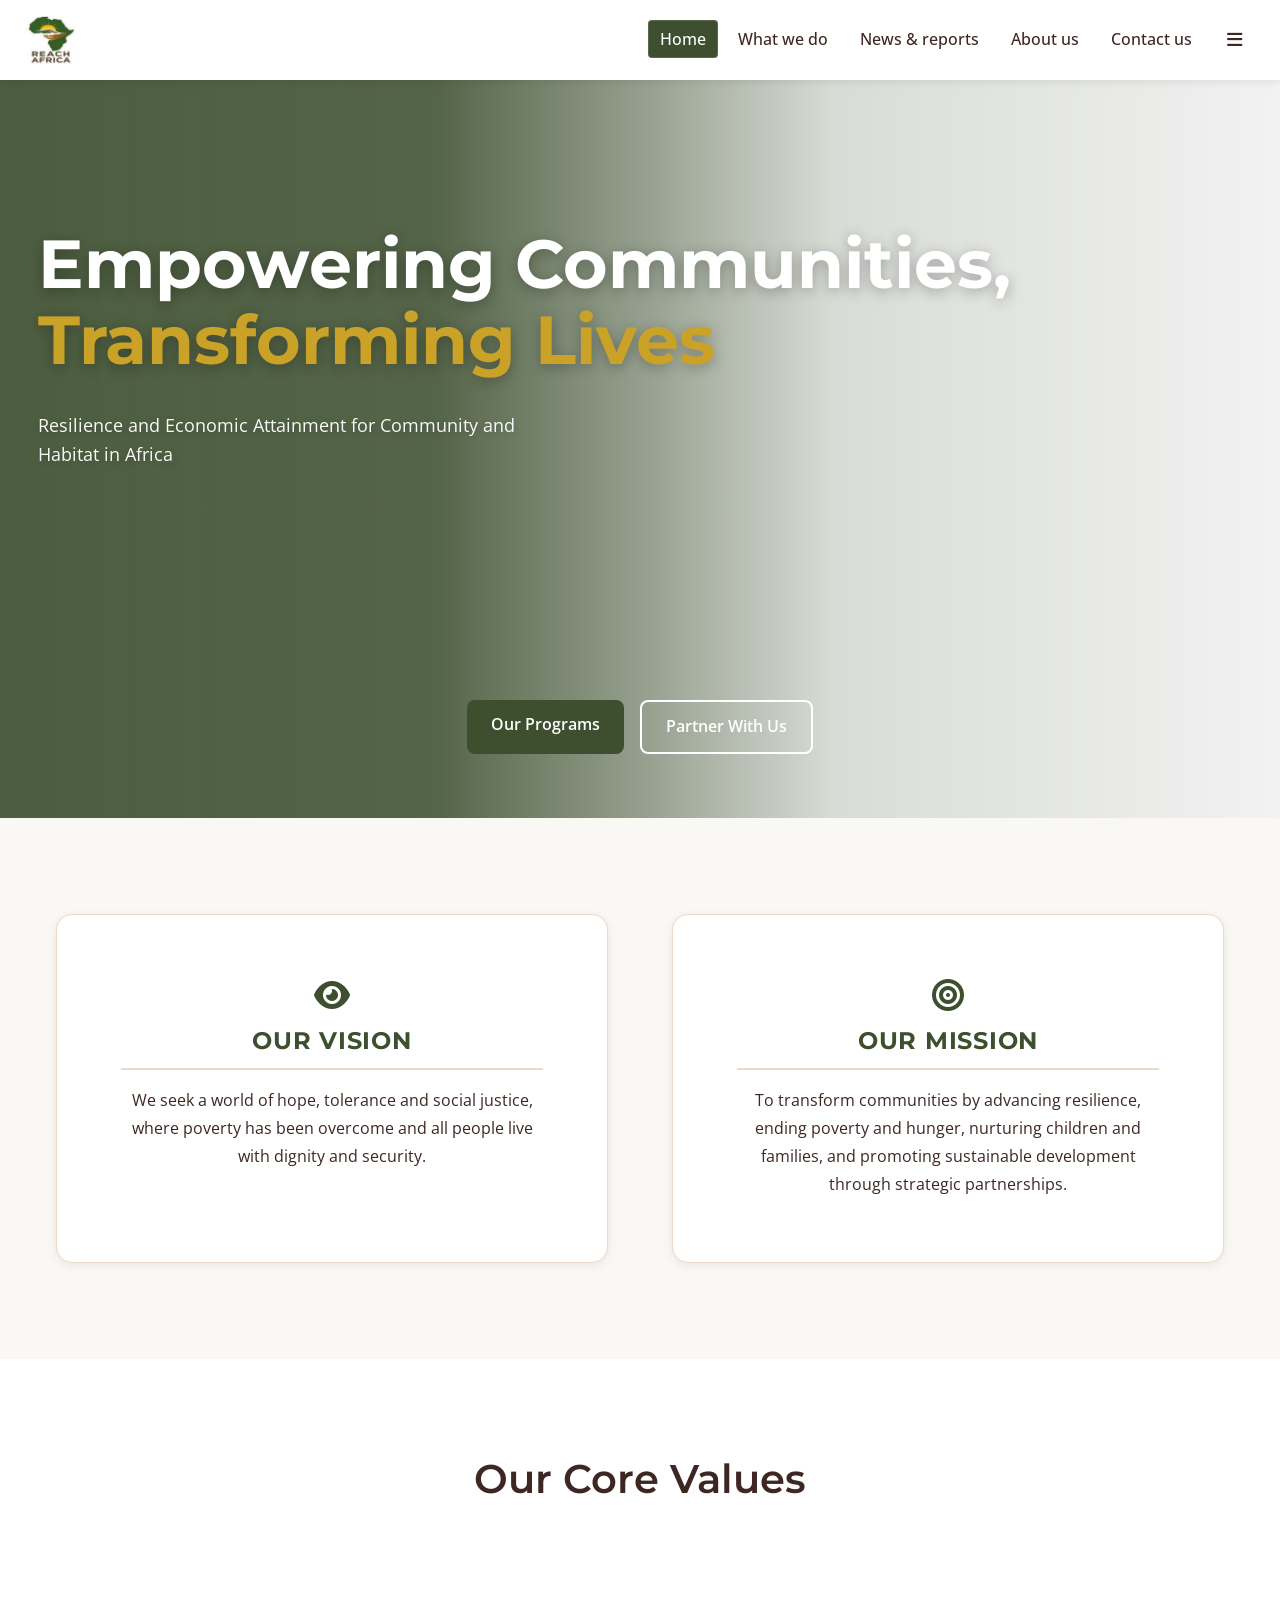
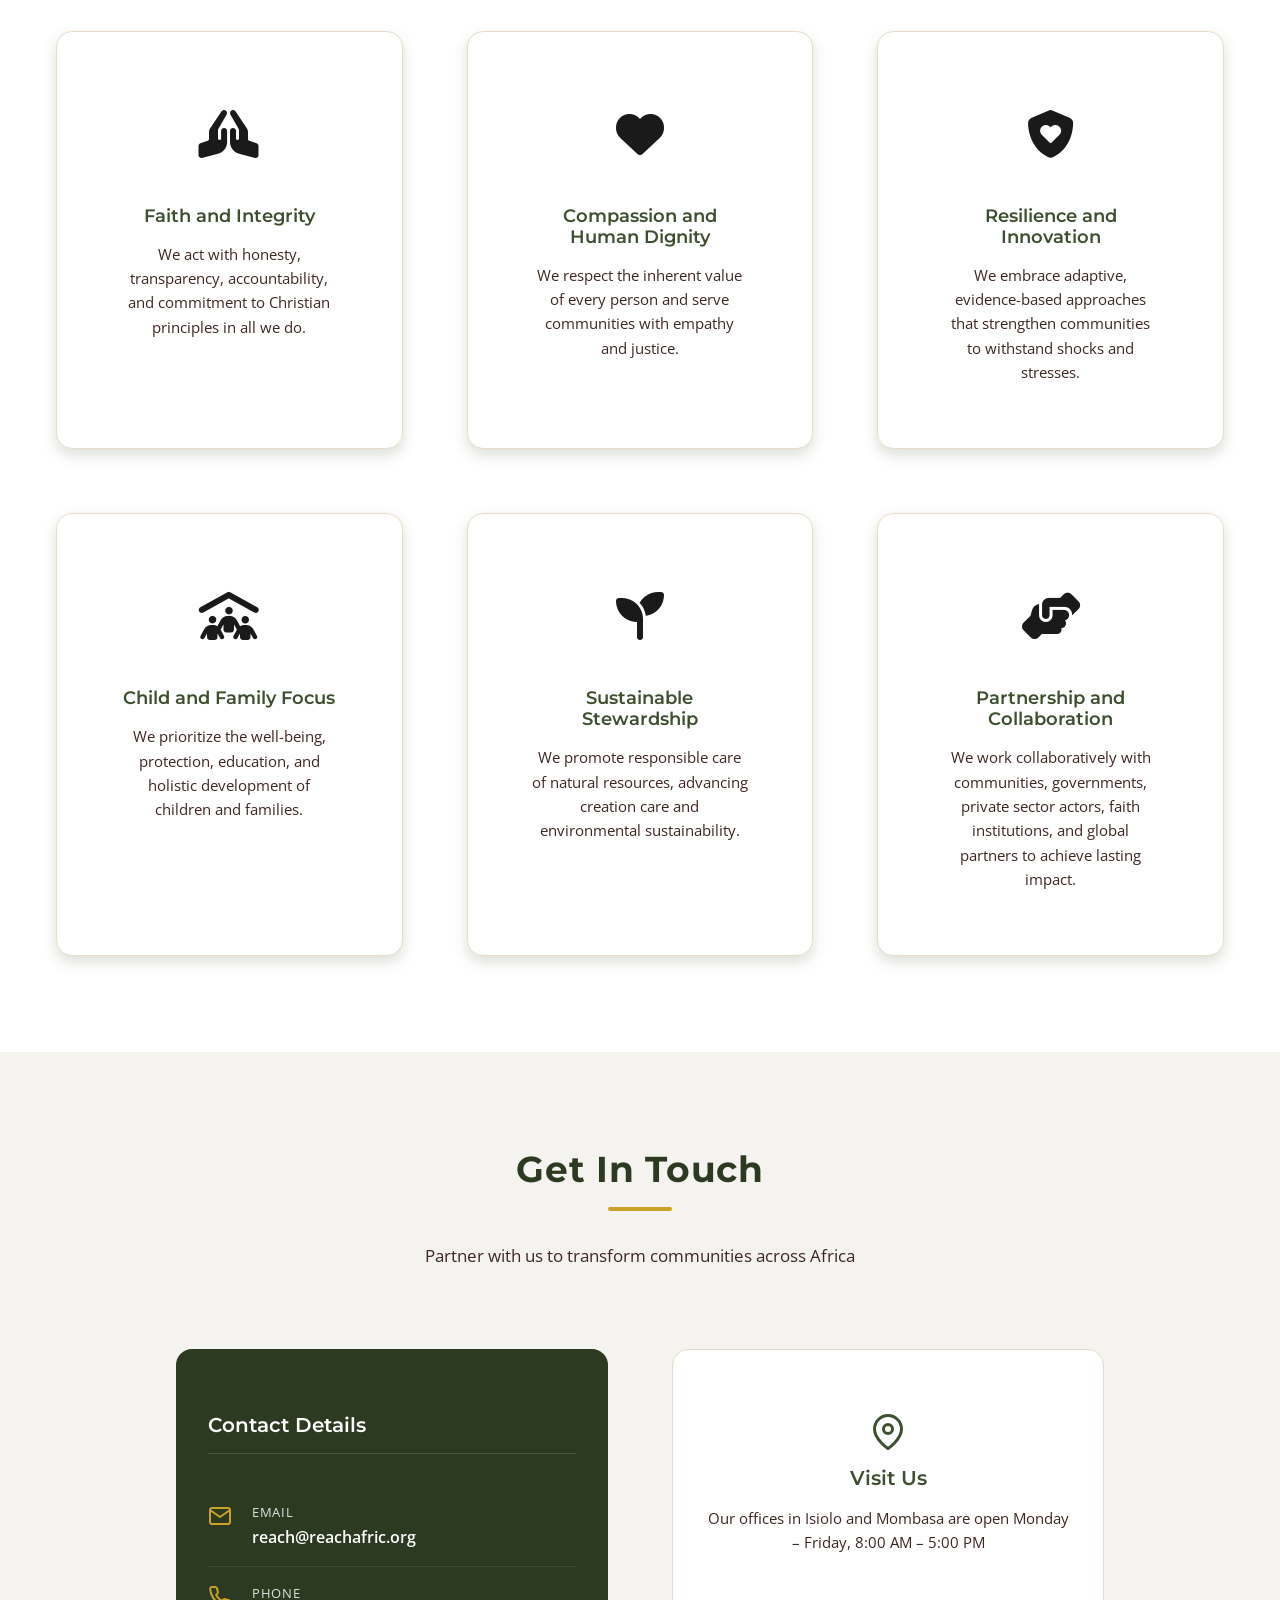
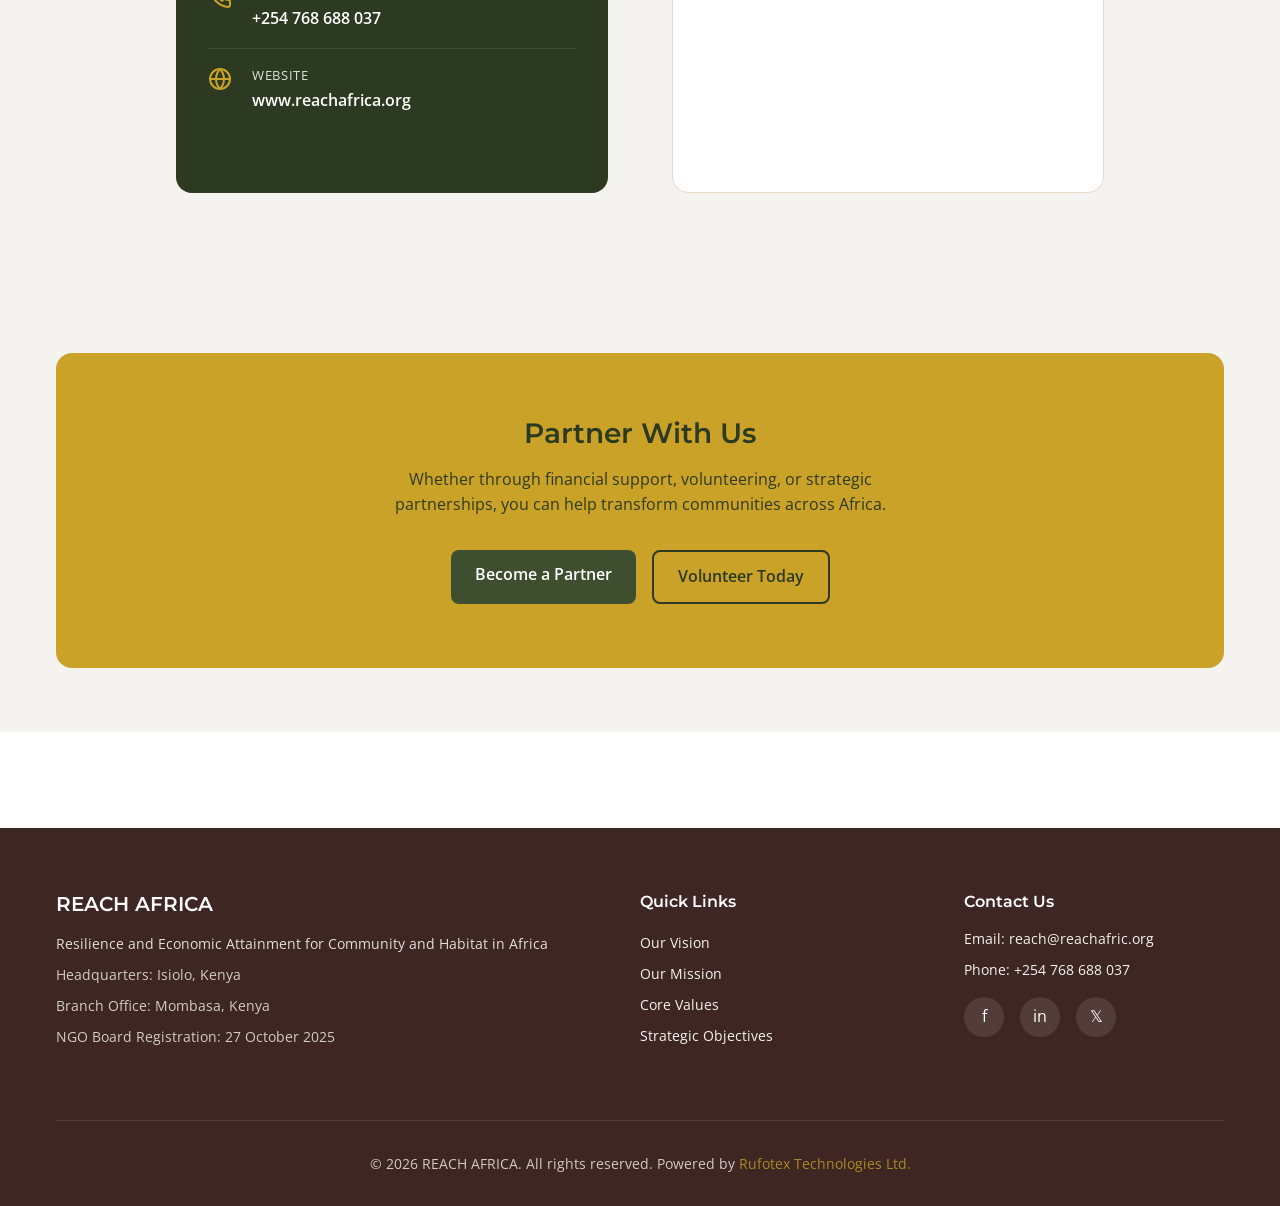
==== commit ad2acf8f: "Update contact email and latest site changes" ====
--- a/index.html
+++ b/index.html
@@ -135,7 +135,7 @@
                             </span>
                             <div class="contact-item-content">
                                 <span class="contact-label">Email</span>
-                                <a href="mailto:info@reachafrica.org" class="contact-value">info@reachafrica.org</a>
+                                <a href="mailto:reach@reachafric.org" class="contact-value">reach@reachafric.org</a>
                             </div>
                         </li>
                         <li class="contact-details-item">
@@ -205,7 +205,7 @@
                 </div>
                 <div class="footer-contact">
                     <h4>Contact Us</h4>
-                    <p>Email: info@reachafrica.org</p>
+                    <p>Email: reach@reachafric.org</p>
                     <p>Phone: +254 768 688 037</p>
                     <div class="social-links">
                         <a href="#" aria-label="Facebook">f</a>
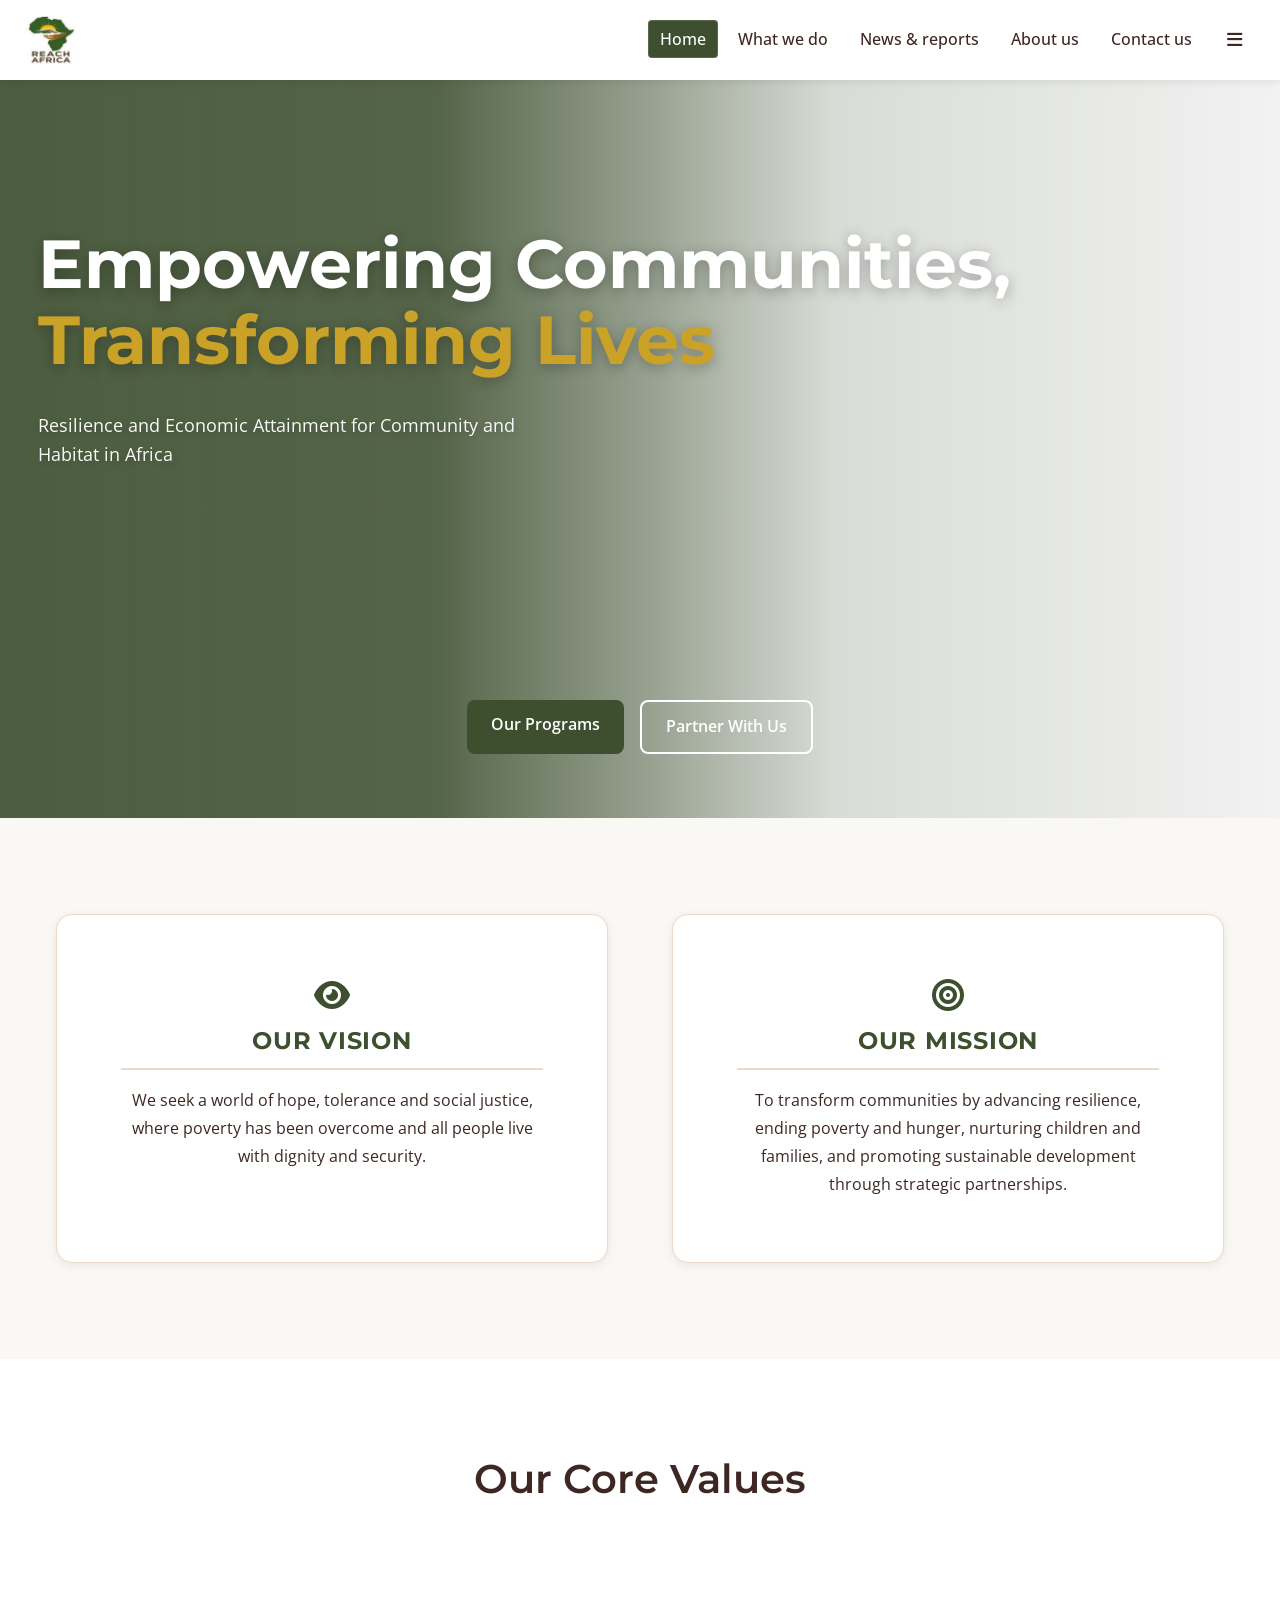
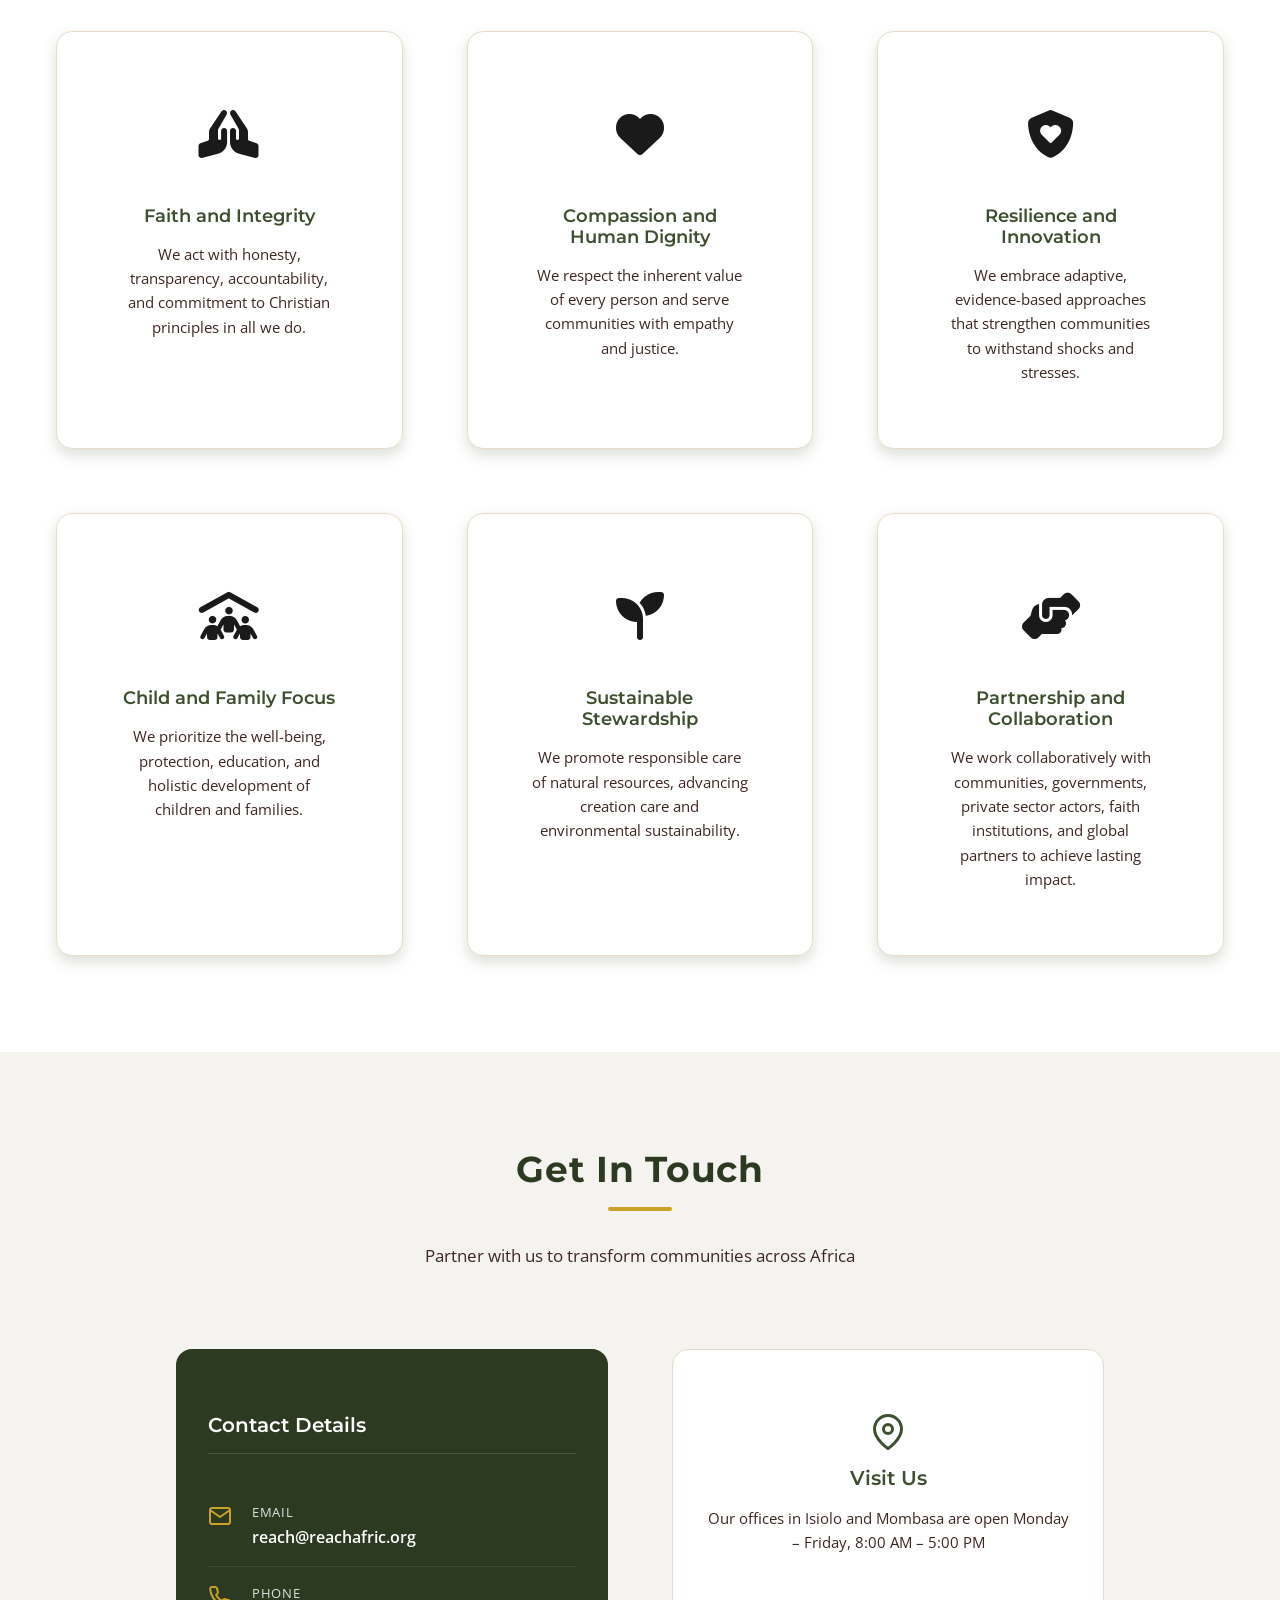
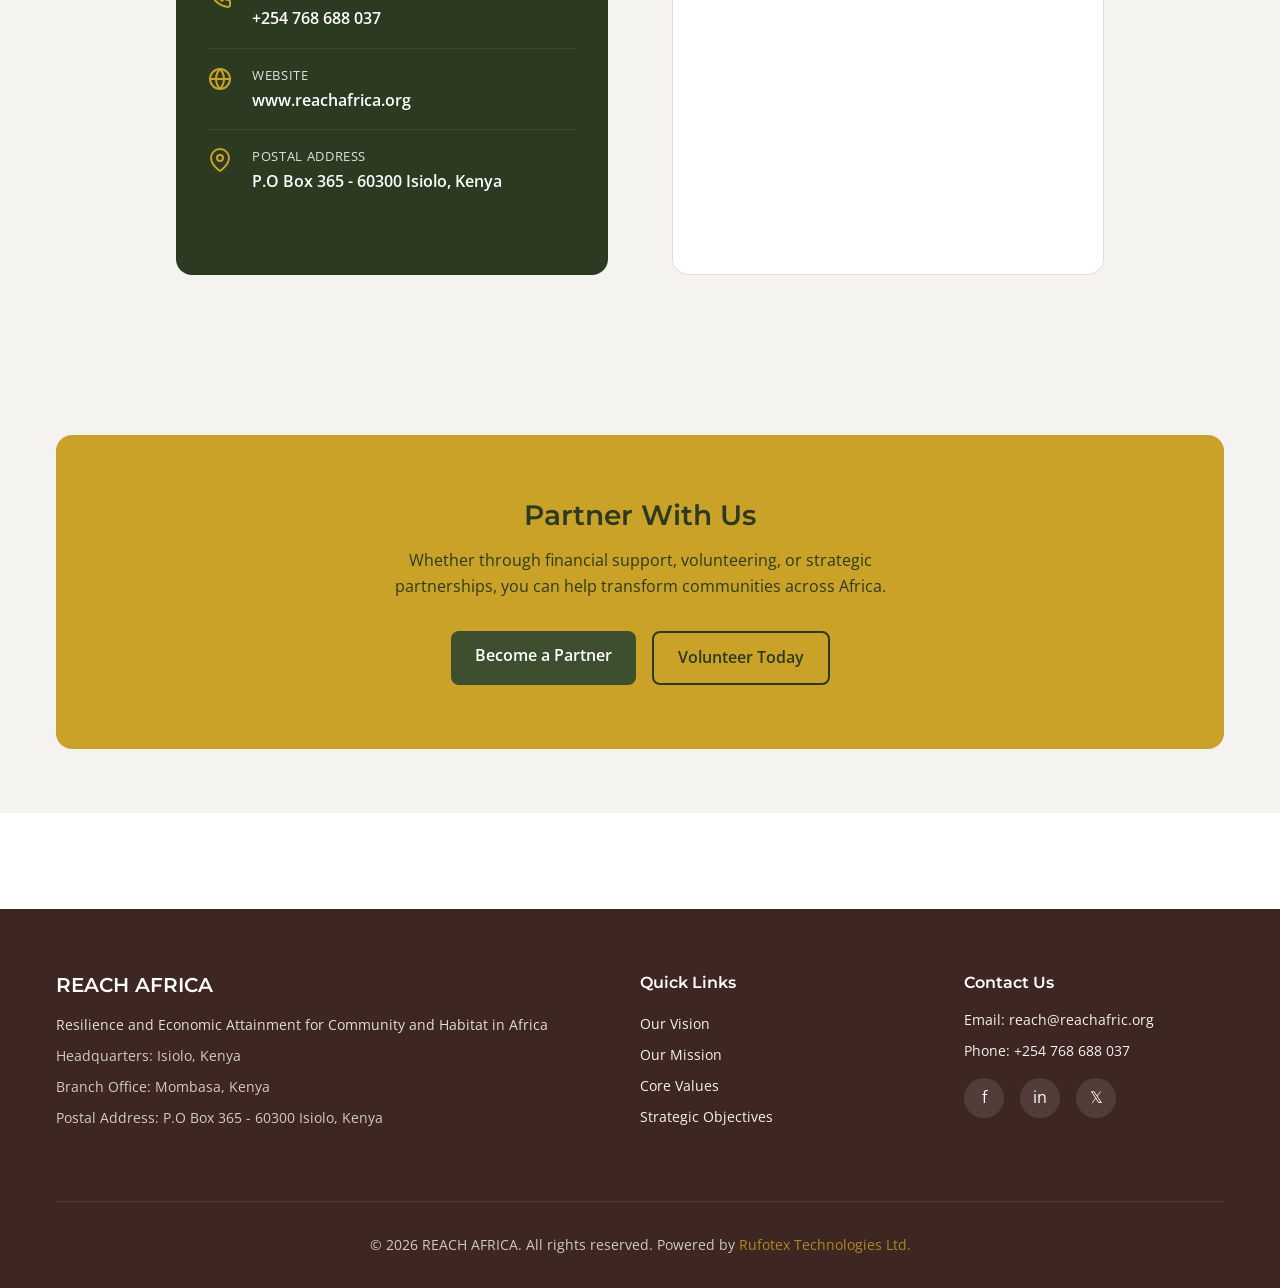
==== commit 22015d17: "Update address" ====
--- a/index.html
+++ b/index.html
@@ -156,6 +156,15 @@
                                 <a href="https://www.reachafrica.org" target="_blank" rel="noopener" class="contact-value">www.reachafrica.org</a>
                             </div>
                         </li>
+                        <li class="contact-details-item">
+                            <span class="contact-icon" aria-hidden="true">
+                                <svg xmlns="http://www.w3.org/2000/svg" width="24" height="24" viewBox="0 0 24 24" fill="none" stroke="currentColor" stroke-width="2" stroke-linecap="round" stroke-linejoin="round"><path d="M21 10c0 7-9 13-9 13s-9-6-9-13a9 9 0 0 1 18 0z"/><circle cx="12" cy="10" r="3"/></svg>
+                            </span>
+                            <div class="contact-item-content">
+                                <span class="contact-label">Postal Address</span>
+                                <span class="contact-value">P.O Box 365 - 60300 Isiolo, Kenya</span>
+                            </div>
+                        </li>
                     </ul>
                 </article>
                 <article class="visit-us-card">
@@ -191,7 +200,7 @@
                     <address>
                         <p>Headquarters: Isiolo, Kenya</p>
                         <p>Branch Office: Mombasa, Kenya</p>
-                        <p>NGO Board Registration: 27 October 2025</p>
+                        <p>Postal Address: P.O Box 365 - 60300 Isiolo, Kenya</p>
                     </address>
                 </div>
                 <div class="footer-links">
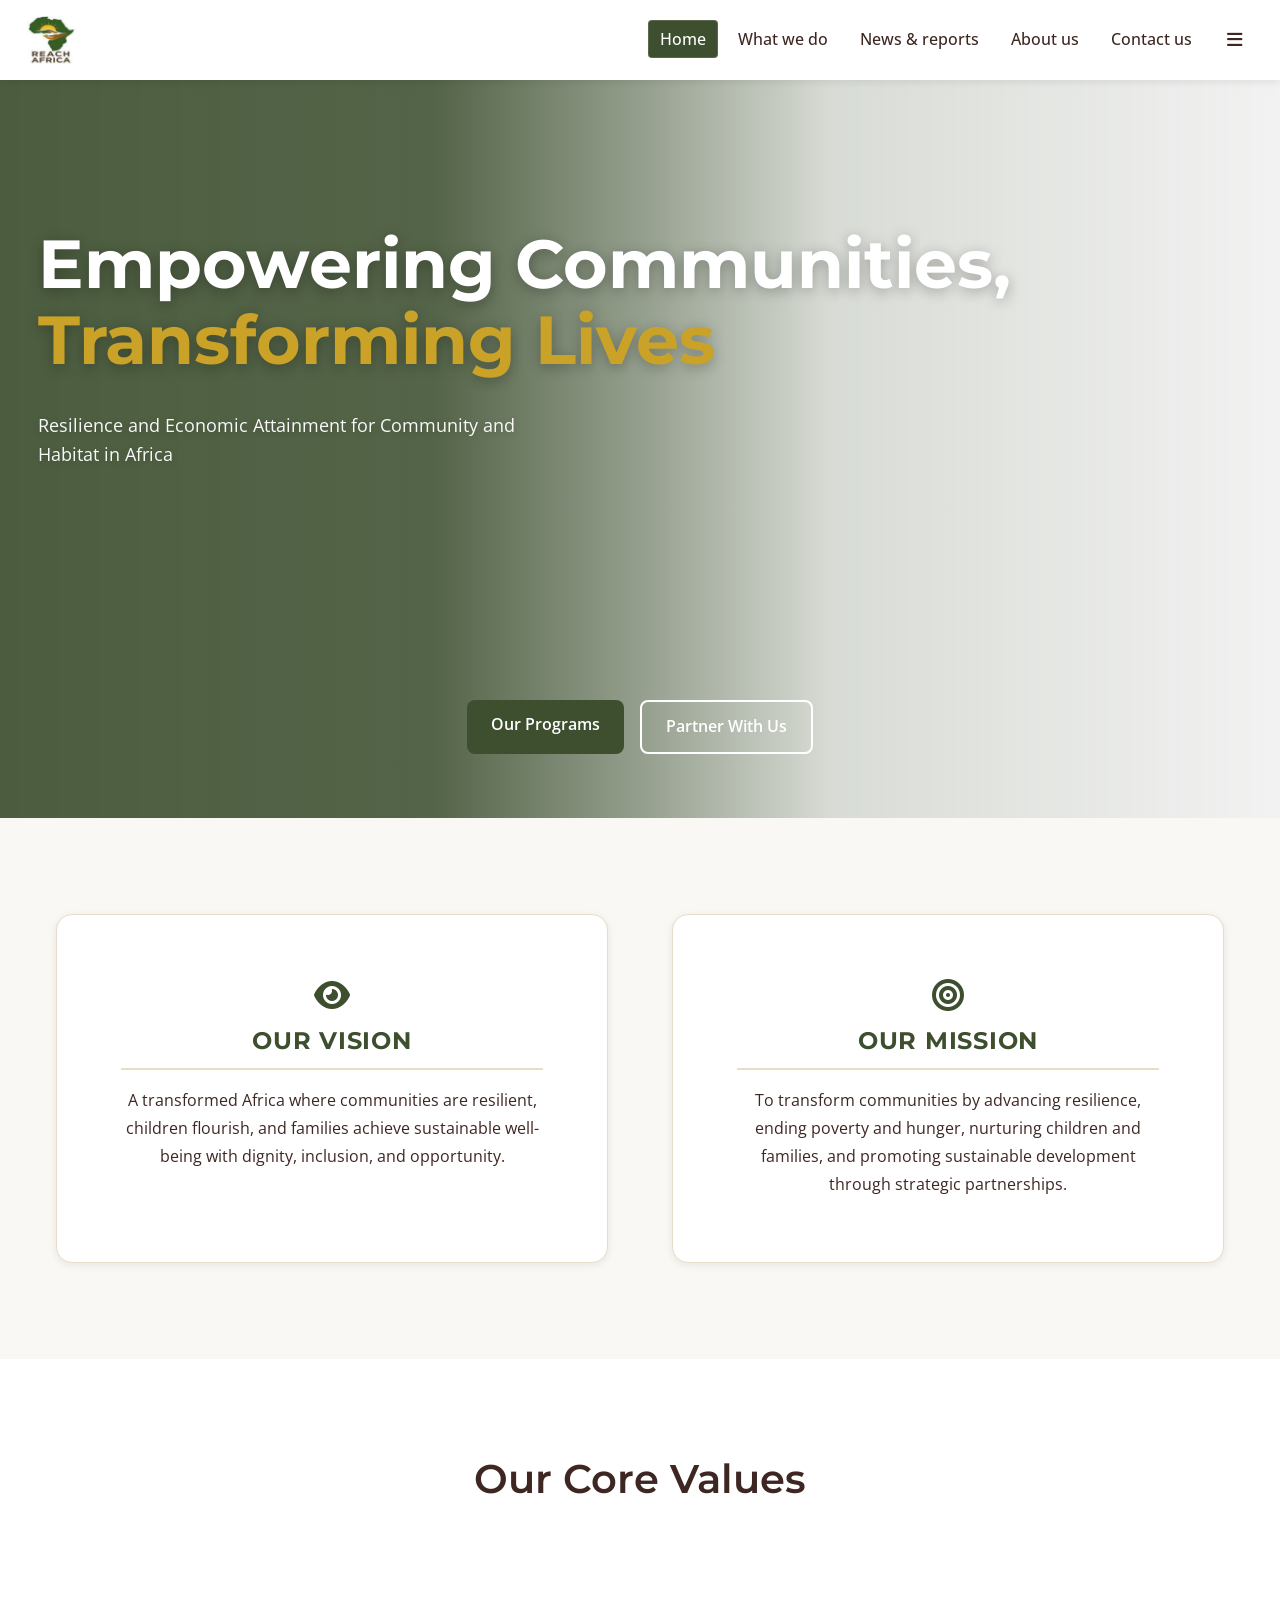
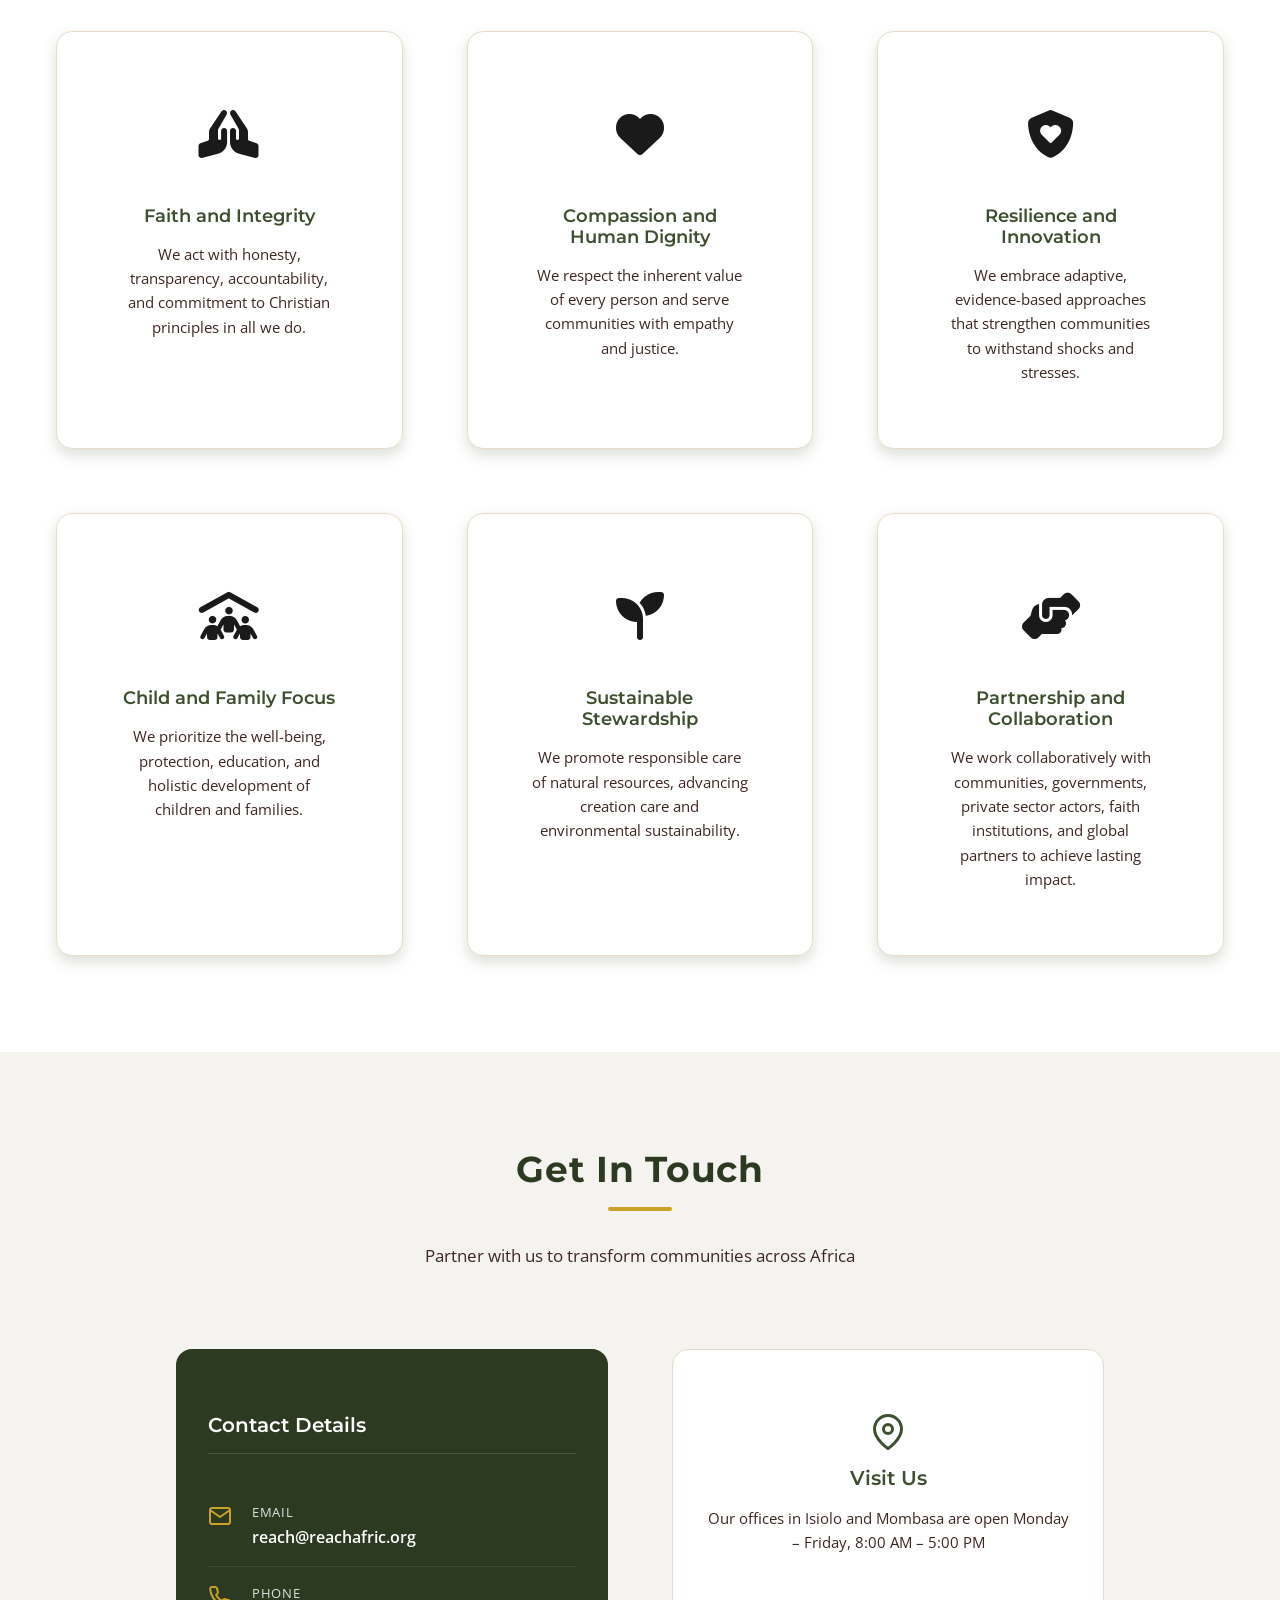
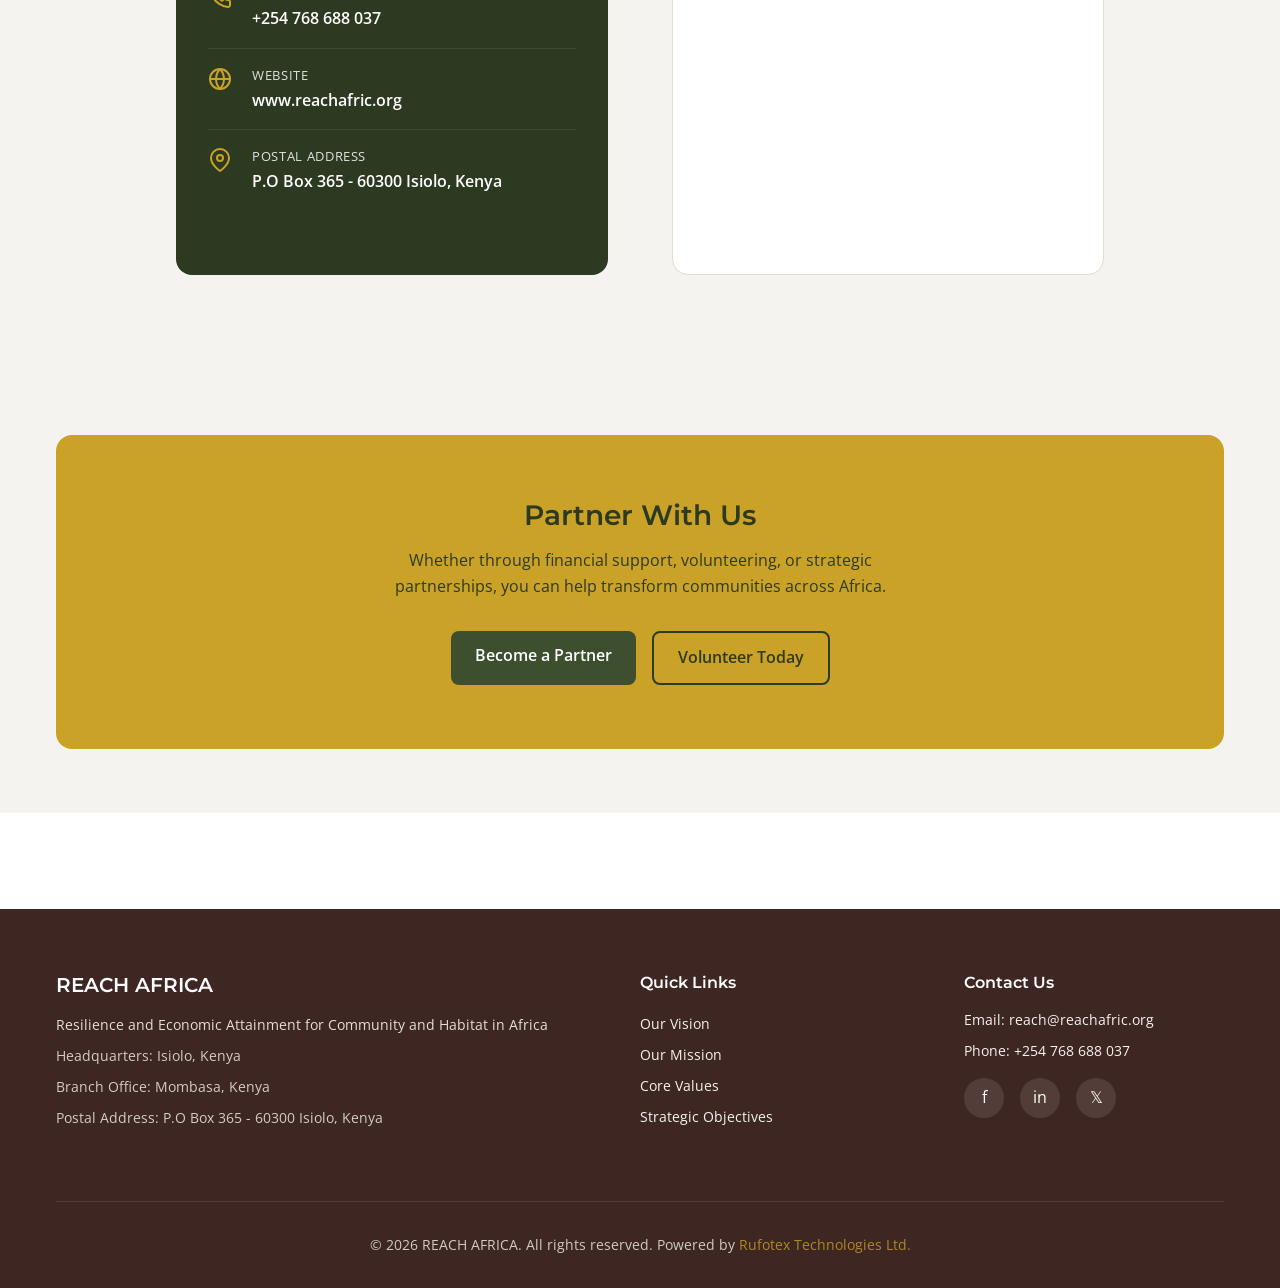
==== commit b4f1ef42: "Update contact" ====
--- a/index.html
+++ b/index.html
@@ -66,7 +66,7 @@
                     <article class="vision-card card-hover">
                         <div class="card-icon" aria-hidden="true"><i class="fa-solid fa-eye"></i></div>
                         <h2>OUR VISION</h2>
-                        <p>We seek a world of hope, tolerance and social justice, where poverty has been overcome and all people live with dignity and security.</p>
+                        <p>A transformed Africa where communities are resilient, children flourish, and families achieve sustainable well-being with dignity, inclusion, and opportunity.</p>
                     </article>
 
                     <article class="mission-card card-hover" id="mission">
@@ -153,7 +153,7 @@
                             </span>
                             <div class="contact-item-content">
                                 <span class="contact-label">Website</span>
-                                <a href="https://www.reachafrica.org" target="_blank" rel="noopener" class="contact-value">www.reachafrica.org</a>
+                                <a href="https://www.reachafric.org" target="_blank" rel="noopener" class="contact-value">www.reachafric.org</a>
                             </div>
                         </li>
                         <li class="contact-details-item">
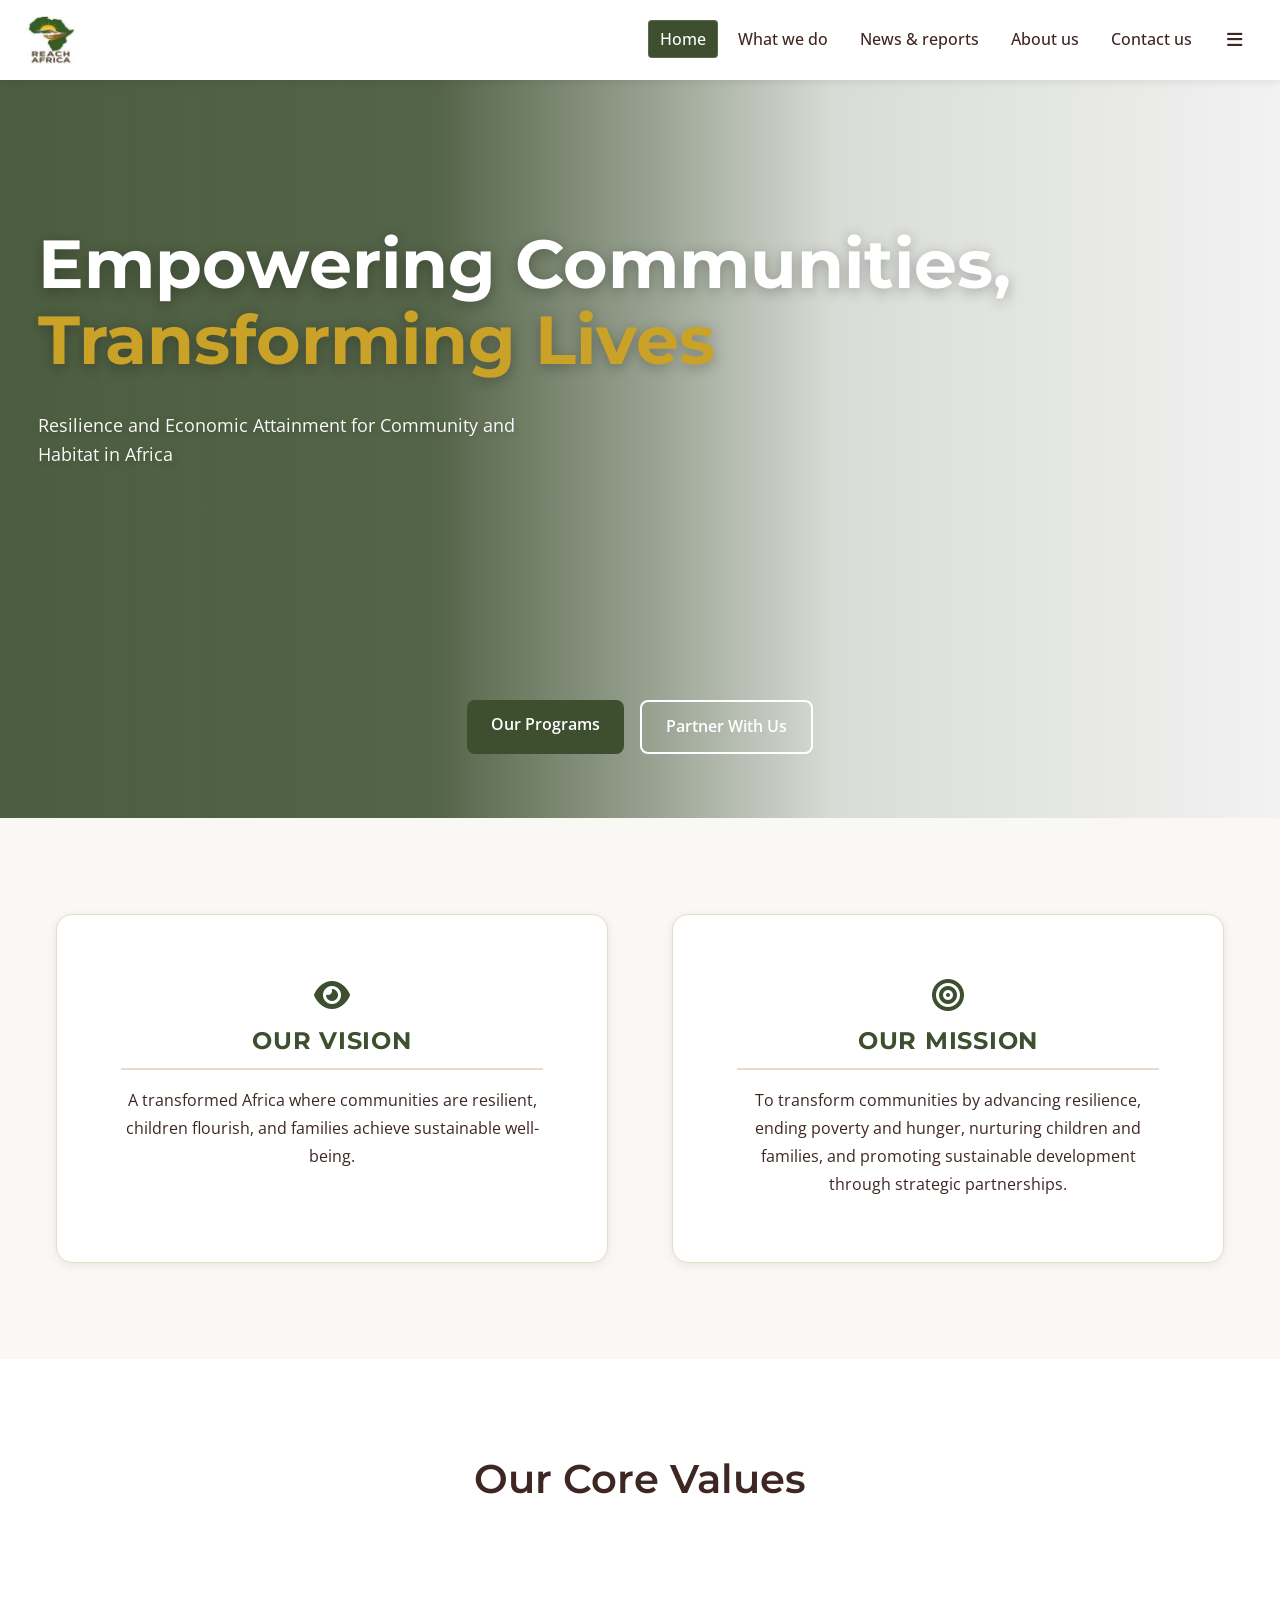
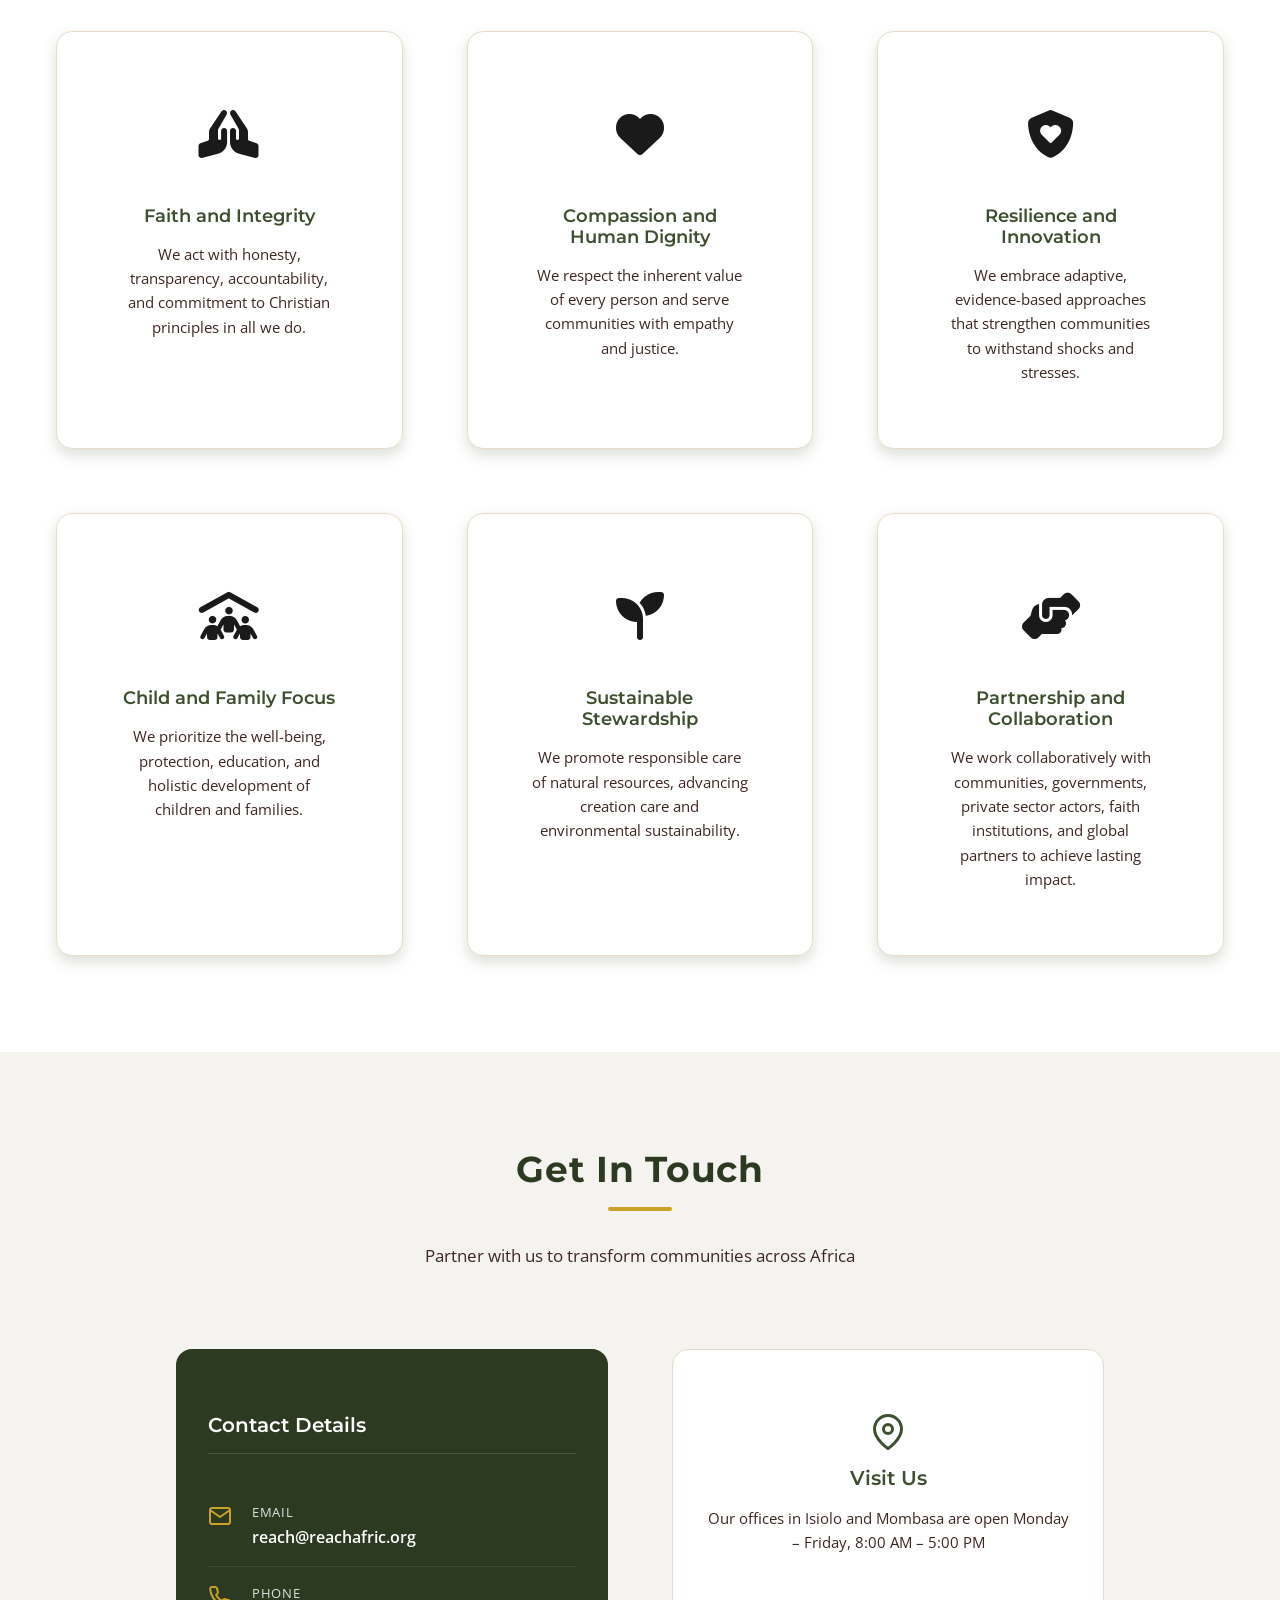
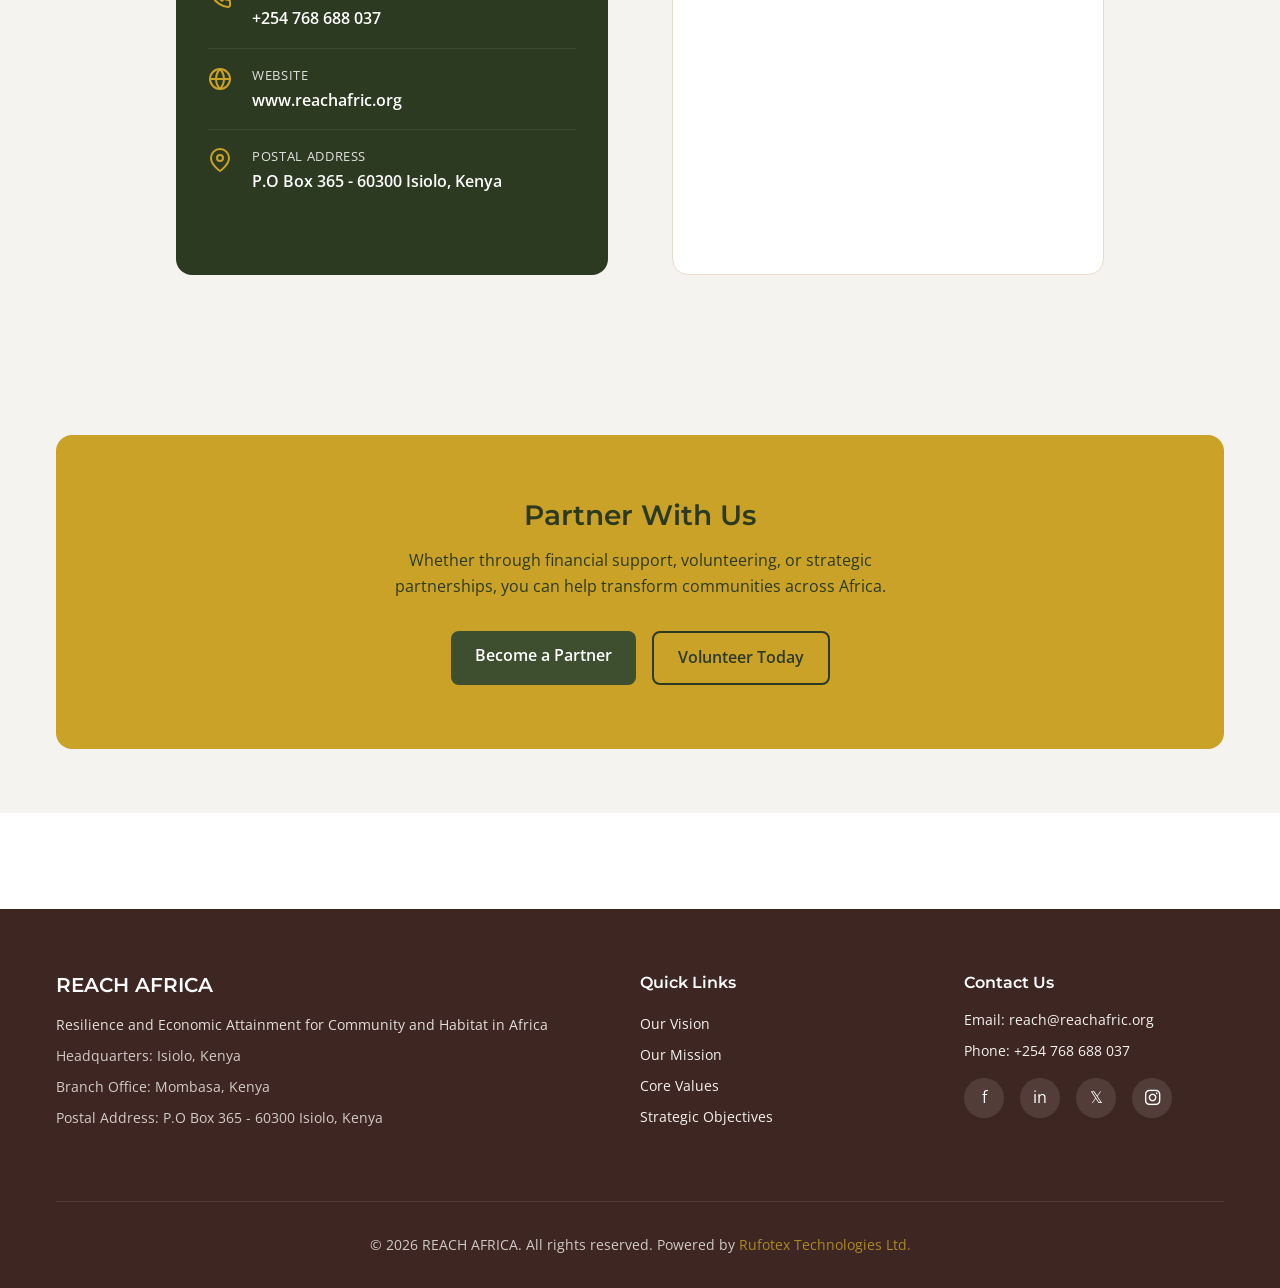
==== commit 436fa282: "Update site links and content" ====
--- a/index.html
+++ b/index.html
@@ -45,7 +45,7 @@
     <main>
         <section class="hero">
             <div class="hero-background">
-                <img src="https://www.globalgiving.org/pfil/9031/pict_large.jpg" alt="African community landscape" loading="eager">
+                <img src="assets/images/home.jpg" alt="African community landscape" loading="eager">
                 <div class="hero-overlay"></div>
             </div>
             <div class="container hero-content">
@@ -66,7 +66,7 @@
                     <article class="vision-card card-hover">
                         <div class="card-icon" aria-hidden="true"><i class="fa-solid fa-eye"></i></div>
                         <h2>OUR VISION</h2>
-                        <p>A transformed Africa where communities are resilient, children flourish, and families achieve sustainable well-being with dignity, inclusion, and opportunity.</p>
+                        <p>A transformed Africa where communities are resilient, children flourish, and families achieve sustainable well-being.</p>
                     </article>
 
                     <article class="mission-card card-hover" id="mission">
@@ -217,9 +217,10 @@
                     <p>Email: reach@reachafric.org</p>
                     <p>Phone: +254 768 688 037</p>
                     <div class="social-links">
-                        <a href="#" aria-label="Facebook">f</a>
-                        <a href="#" aria-label="LinkedIn">in</a>
-                        <a href="#" aria-label="Twitter">𝕏</a>
+                        <a href="https://www.facebook.com/profile.php?id=61573286812009" target="_blank" rel="noopener noreferrer" aria-label="Facebook">f</a>
+                        <a href="https://www.linkedin.com/company/reachafric" target="_blank" rel="noopener noreferrer" aria-label="LinkedIn">in</a>
+                        <a href="https://x.com/reachafric" target="_blank" rel="noopener noreferrer" aria-label="Twitter">𝕏</a>
+                        <a href="https://www.instagram.com/reachafric?igsh=MWVrNGdzcTA0cW9peQ==" target="_blank" rel="noopener noreferrer" aria-label="Instagram"><i class="fa-brands fa-instagram" aria-hidden="true"></i></a>
                     </div>
                 </div>
             </div>
--- a/css/style.css
+++ b/css/style.css
@@ -1159,6 +1159,11 @@
     color: var(--white);
 }
 
+.social-links a i {
+    font-size: 1.1rem;
+    line-height: 1;
+}
+
 .footer-bottom {
     padding-top: var(--spacing-md);
     border-top: 1px solid rgba(255,255,255,0.1);
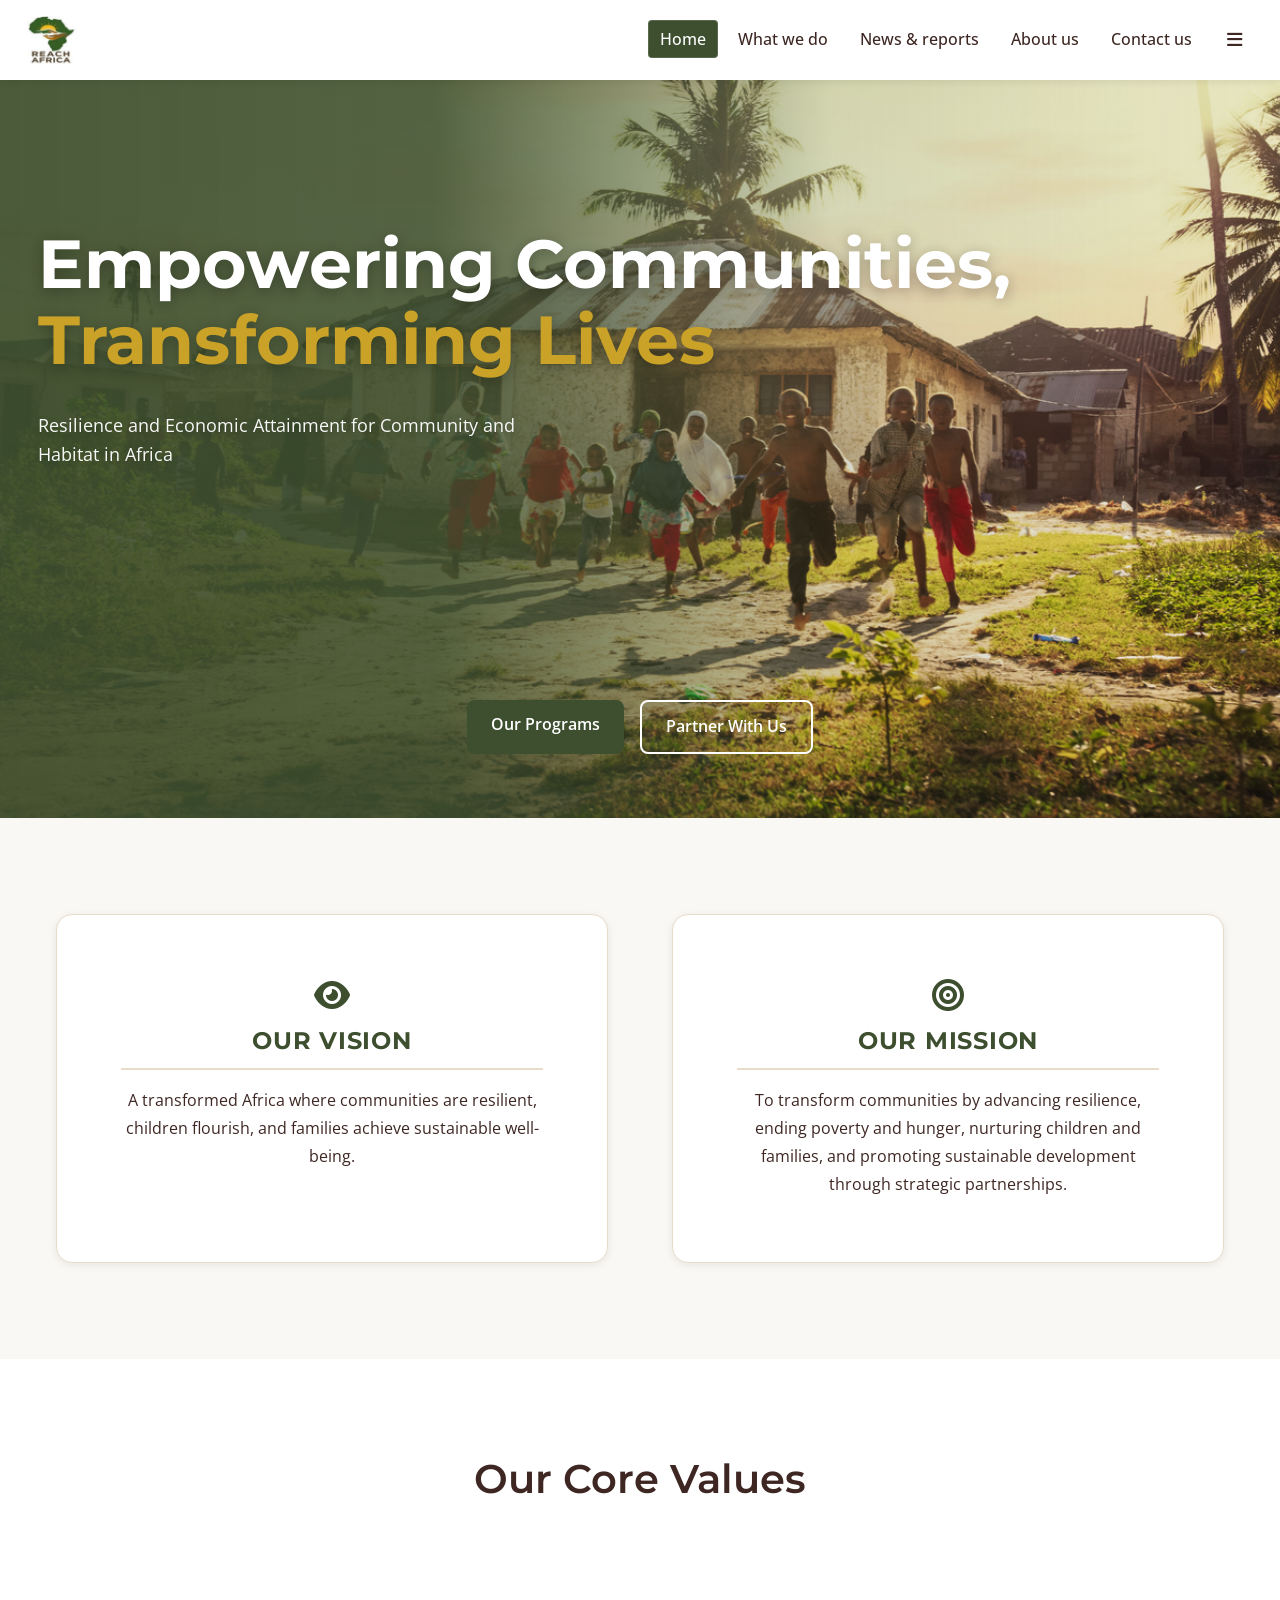
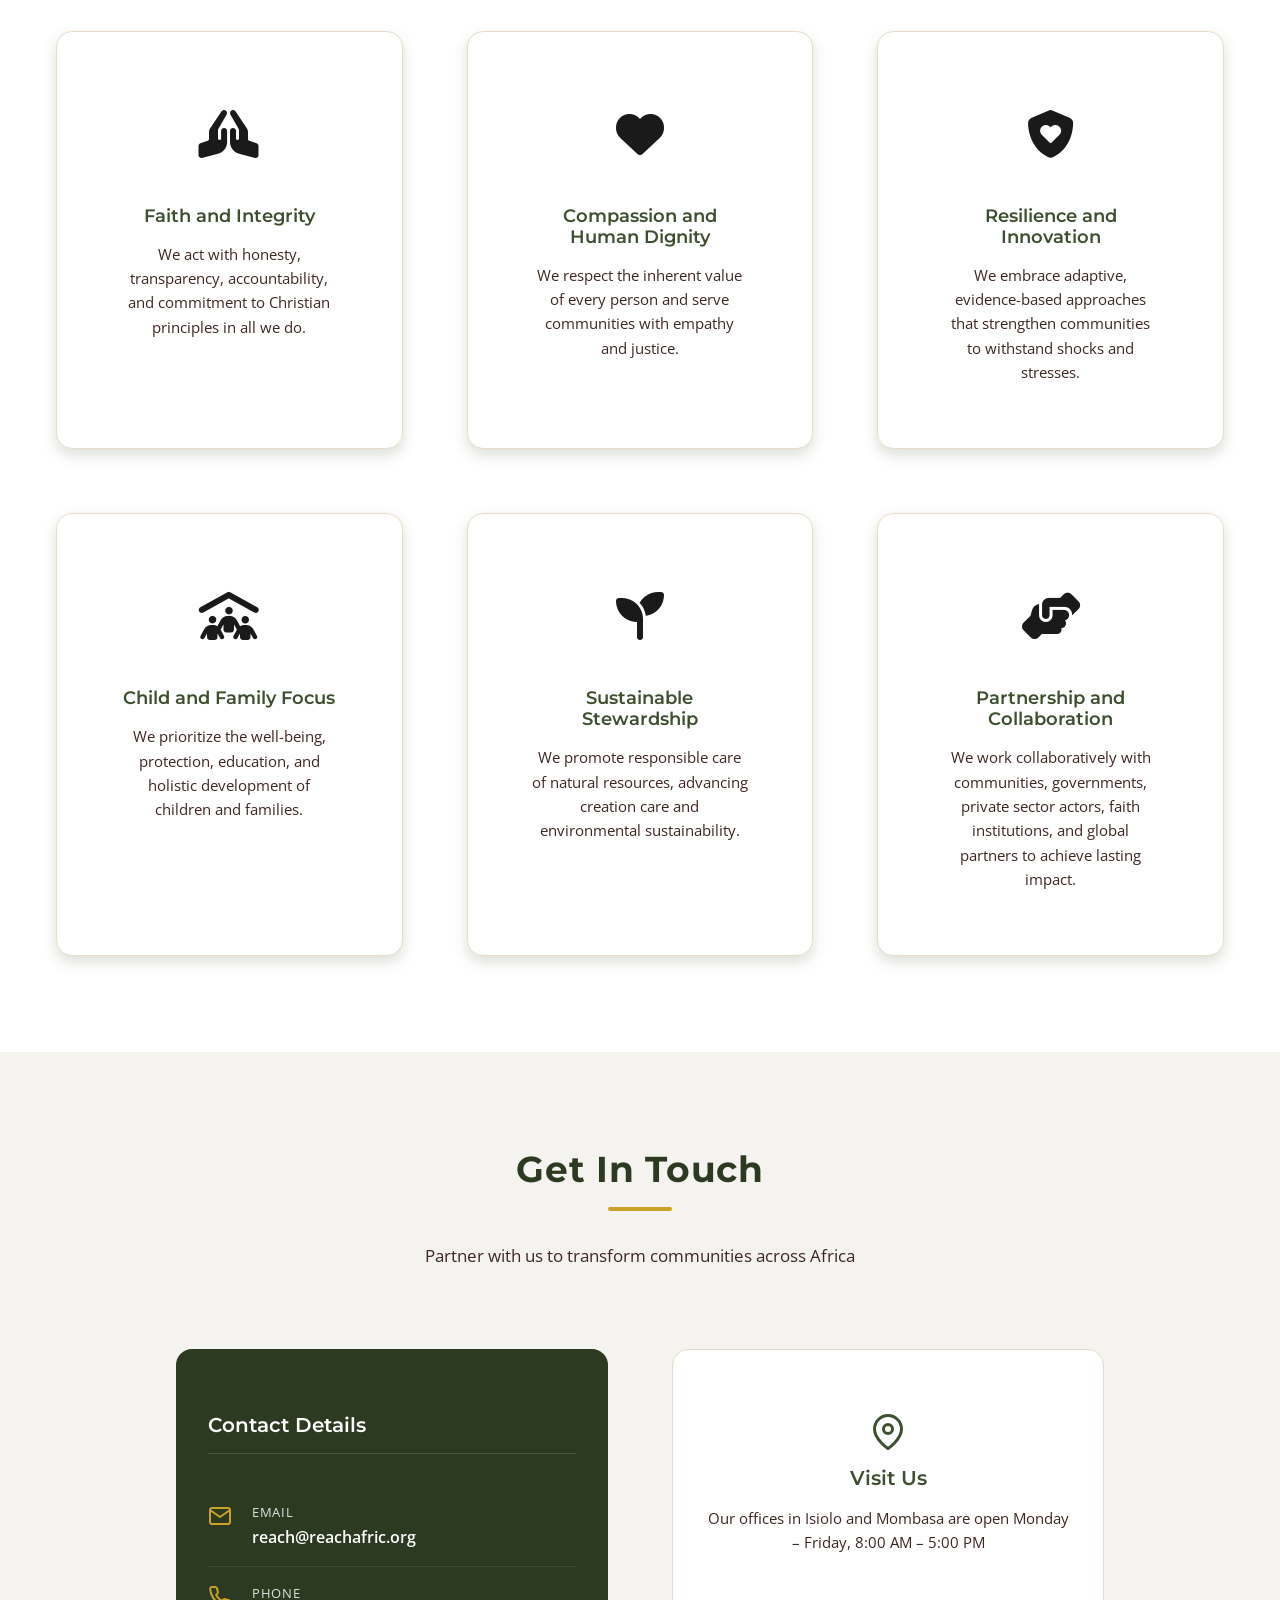
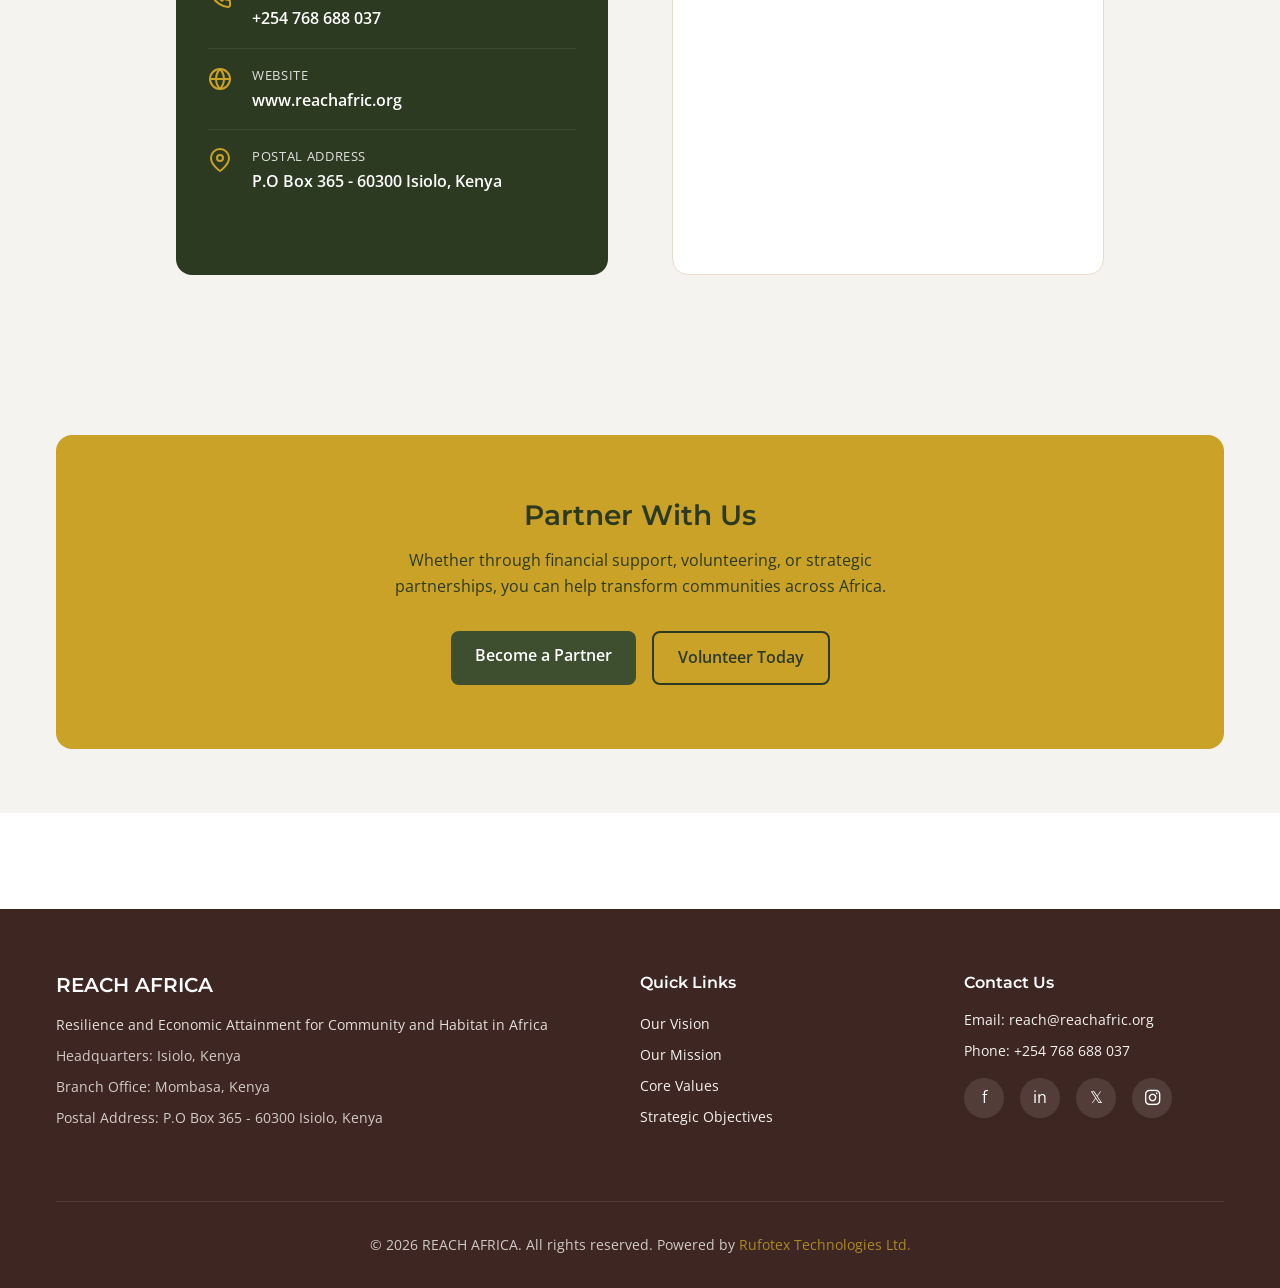
==== commit 5a3c8510: "image changes" ====
--- a/index.html
+++ b/index.html
@@ -45,7 +45,7 @@
     <main>
         <section class="hero">
             <div class="hero-background">
-                <img src="assets/images/home.jpg" alt="African community landscape" loading="eager">
+                <img src="assets/images/home1.jpg" alt="African community landscape" loading="eager">
                 <div class="hero-overlay"></div>
             </div>
             <div class="container hero-content">
